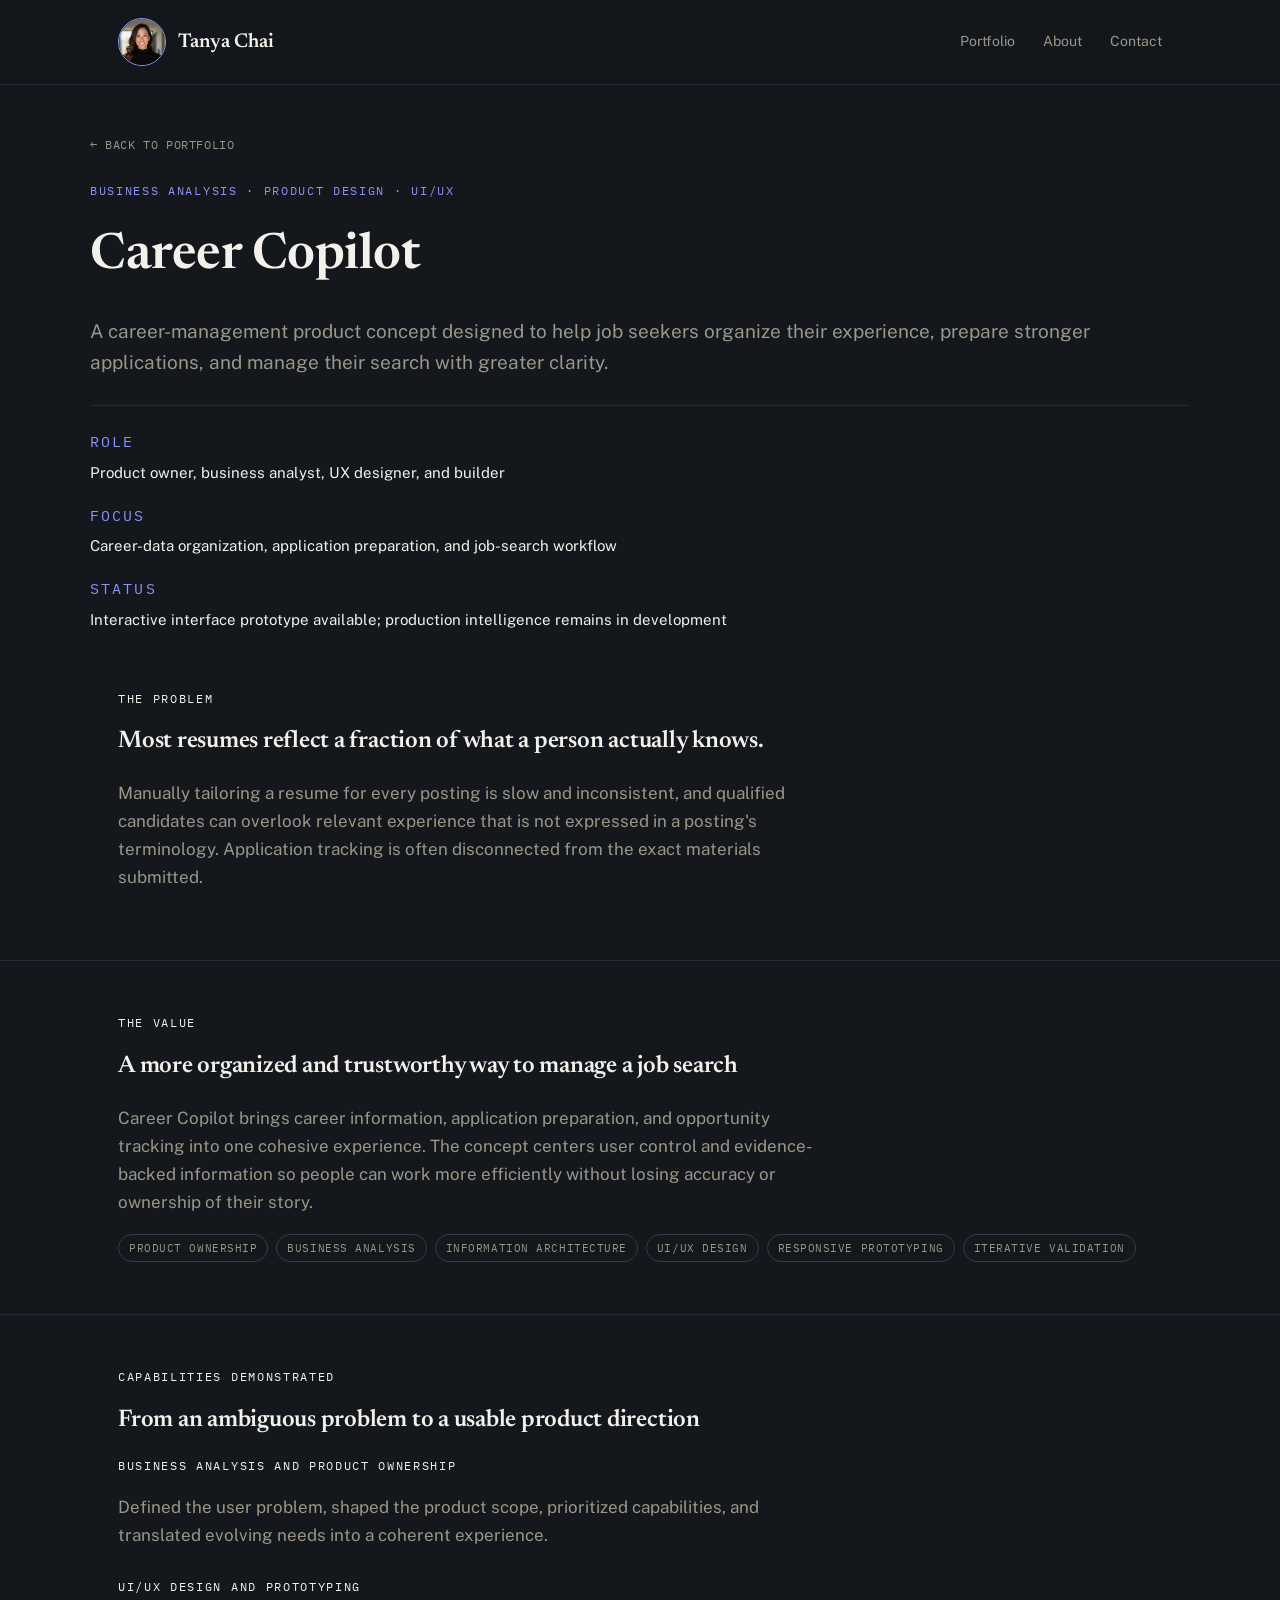
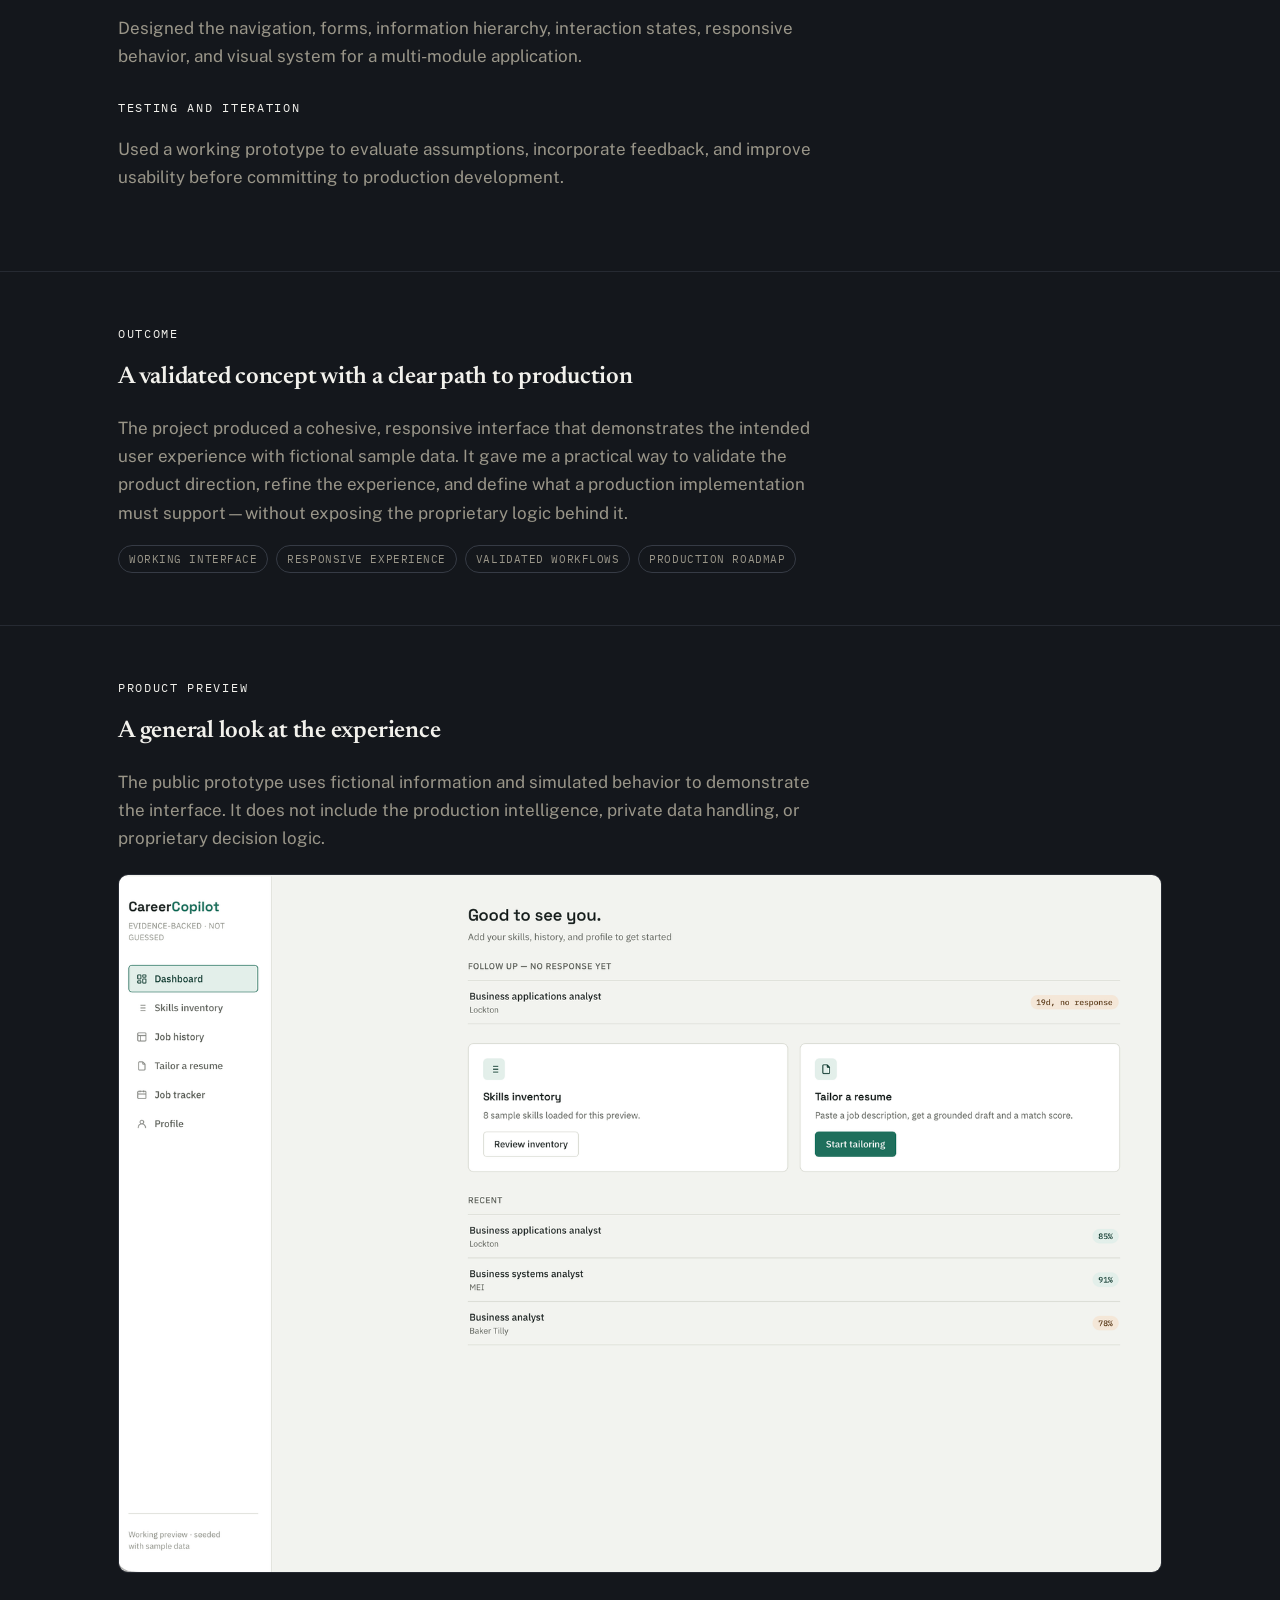
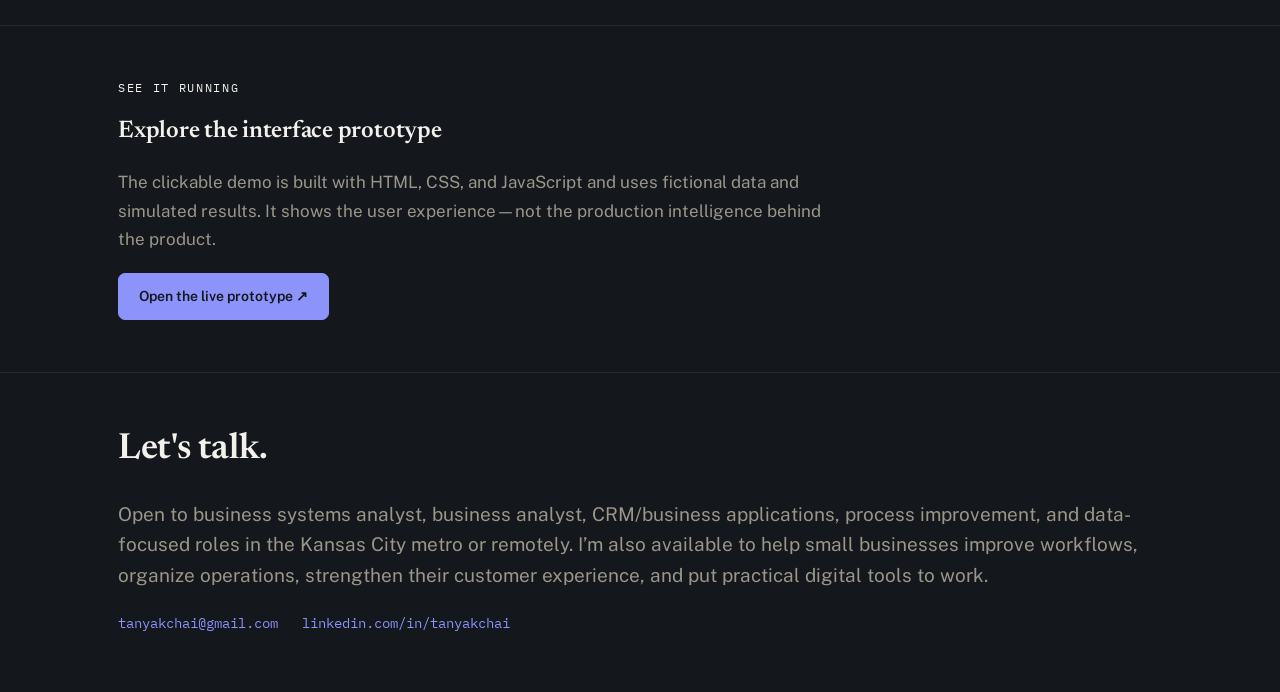
==== work/career-copilot/index.html @ df976d89 "Add public Career Copilot case study" ====
<!DOCTYPE html>
<html lang="en">
<head>
<meta charset="UTF-8">
<meta name="viewport" content="width=device-width, initial-scale=1.0">
<title>Career Copilot — Project — Tanya Chai</title>
<meta name="description" content="A high-level case study of Career Copilot, an evidence-centered career-management product concept designed by Tanya Chai.">
<meta name="color-scheme" content="dark">
<link rel="preconnect" href="https://fonts.googleapis.com">
<link href="https://fonts.googleapis.com/css2?family=Newsreader:ital,wght@0,500;0,600;1,500&family=Public+Sans:wght@400;500;600&family=IBM+Plex+Mono:wght@400;500&display=swap" rel="stylesheet">
<style>
/* ===================================================================
   Tanya Chai — Portfolio design system
   Palette:  ink #14171C · raised #1B1F26 · paper #F2F1EC
             muted #9A9689 · accent #8C93FA · line #262A32
   Type:     Newsreader (display) · Public Sans (body) · IBM Plex Mono (data)
   Signature: the "stamp" — a rotated, hand-stamped credential mark used
              to state status (Shipped / In progress / Verified) — because
              the throughline of this work is not claiming something is
              done until it's proven to be.
=================================================================== */

:root{
  color-scheme: dark;
  --ink:#14171C;
  --ink-raised:#1B1F26;
  --paper:#F2F1EC;
  --muted:#9A9689;
  --muted-dim:#6B6860;
  --accent:#8C93FA;
  --accent-dim:rgba(140,147,250,0.16);
  --line:#262A32;
  --line-strong:#363B45;
  --radius:10px;
  --font-display:'Newsreader', Georgia, serif;
  --font-body:'Public Sans', -apple-system, sans-serif;
  --font-mono:'IBM Plex Mono', ui-monospace, monospace;
  --max:1100px;
}

*{box-sizing:border-box;}
html{scroll-behavior:smooth; background:var(--ink) !important;}
@media (prefers-reduced-motion: reduce){ html{scroll-behavior:auto;} *{animation:none !important; transition:none !important;} }

body{
  margin:0;
  min-height:100vh;
  background:var(--ink) !important;
  color:var(--paper);
  font-family:var(--font-body);
  font-size:17px;
  line-height:1.65;
  -webkit-font-smoothing:antialiased;
}

a{color:inherit;}
img{max-width:100%; display:block;}

.wrap{max-width:var(--max); margin:0 auto; padding:0 28px;}

/* ---------- Type ---------- */
h1,h2,h3{font-family:var(--font-display); font-weight:600; margin:0; letter-spacing:-0.01em;}
.eyebrow{
  font-family:var(--font-mono); font-size:12px; letter-spacing:0.14em; text-transform:uppercase;
  color:var(--accent); margin:0 0 14px;
}
.lede{color:var(--muted); font-size:19px; line-height:1.6; max-width:640px;}
.mono{font-family:var(--font-mono);}

/* ---------- Nav ---------- */
header.site{
  position:sticky; top:0; z-index:20;
  background:rgba(20,23,28,0.88); backdrop-filter:blur(6px);
  border-bottom:1px solid var(--line);
}
header.site .wrap{display:flex; align-items:center; justify-content:space-between; padding-top:18px; padding-bottom:18px;}
.wordmark{
  display:flex; align-items:center; justify-content:center;
  width:40px; height:40px; border-radius:50%;
  border:1.5px solid var(--accent); color:var(--accent);
  font-family:var(--font-display); font-weight:600; font-size:14px; letter-spacing:0;
  text-decoration:none;
}
.wordmark{width:auto; height:auto; border:0; border-radius:0; gap:12px; color:var(--paper);}
.site-avatar{width:48px; height:48px; border-radius:50%; border:1.5px solid var(--accent); object-fit:cover; object-position:50% 42%;}
.site-name{font-family:var(--font-display); font-size:20px; font-weight:600; line-height:1;}
nav.primary{display:flex; gap:28px; font-size:14px;}
nav.primary a{text-decoration:none; color:var(--muted);}
nav.primary a:hover, nav.primary a:focus-visible{color:var(--paper);}

/* ---------- Hero ---------- */
.hero{padding:96px 0 72px;}
.hero-intro{display:flex; align-items:center; gap:16px; margin-bottom:32px;}
.avatar{
  width:68px; height:68px; border-radius:50%; flex-shrink:0; position:relative;
  border:2px solid var(--accent); overflow:hidden; background:var(--ink-raised);
}
.avatar img{width:100%; height:100%; object-fit:cover; display:block;}
.avatar-fallback{
  display:none; position:absolute; inset:0; align-items:center; justify-content:center;
  font-family:var(--font-display); font-weight:600; font-size:23px; color:var(--accent);
}
.avatar.no-photo img{display:none;}
.avatar.no-photo .avatar-fallback{display:flex;}
.intro-name{font-family:var(--font-display); font-size:23px; font-weight:600; margin:0;}
.hero h1{font-size:clamp(34px, 5.4vw, 58px); line-height:1.08; max-width:820px; margin-bottom:22px;}
.hero h1 em{color:var(--accent); font-style:italic;}

/* ---------- Stamp (signature element) ---------- */
.stamp{
  display:inline-flex; align-items:center; gap:7px;
  font-family:var(--font-mono); font-size:11px; letter-spacing:0.1em; text-transform:uppercase;
  border:1px solid var(--accent); color:var(--accent);
  padding:5px 11px; border-radius:3px;
  transform:rotate(-2deg);
  background:var(--accent-dim);
}
.stamp.dim{border-color:var(--line-strong); color:var(--muted); background:transparent; transform:rotate(1.4deg);}
.stamp::before{content:"";}

/* ---------- Sections ---------- */
section{padding:52px 0;}
.section-head{display:flex; align-items:baseline; justify-content:space-between; gap:20px; margin-bottom:32px; flex-wrap:wrap;}
.section-head h2{font-size:clamp(24px,3vw,32px);}

hr.rule{border:none; border-top:1px solid var(--line); margin:0;}

/* ---------- Featured project card ---------- */
.feature{
  display:grid; grid-template-columns:1.1fr 0.9fr; gap:40px;
  background:var(--ink-raised); border:1px solid var(--line);
  border-radius:16px; padding:40px; align-items:center;
}
.feature img{border-radius:8px; border:1px solid var(--line);}
.feature h3{font-size:clamp(24px,3vw,30px); margin-bottom:10px;}
.feature p{color:var(--muted); margin:0 0 20px;}
.tags{display:flex; flex-wrap:wrap; gap:8px; margin-bottom:24px;}
.tag{
  font-family:var(--font-mono); font-size:11px; letter-spacing:0.05em; text-transform:uppercase;
  border:1px solid var(--line-strong); color:var(--muted); padding:4px 10px; border-radius:20px;
}

/* ---------- Buttons ---------- */
.btn{
  display:inline-flex; align-items:center; gap:8px;
  font-family:var(--font-body); font-size:14px; font-weight:600;
  padding:11px 20px; border-radius:7px; text-decoration:none;
  border:1px solid var(--accent); color:var(--ink); background:var(--accent);
  transition:transform 0.15s ease, background 0.15s ease;
}
.btn:hover, .btn:focus-visible{background:#A6ACFC; transform:translateY(-1px);}
.btn.ghost{background:transparent; color:var(--paper); border-color:var(--line-strong);}
.btn.ghost:hover, .btn.ghost:focus-visible{border-color:var(--accent); color:var(--accent); background:transparent;}
.btn-row{display:flex; gap:12px; flex-wrap:wrap;}

/* ---------- Category grid ---------- */
.cat-grid{display:grid; grid-template-columns:repeat(auto-fit, minmax(220px,1fr)); gap:16px;}
.cat-card{
  display:block; text-decoration:none; color:inherit;
  border:1px solid var(--line); border-radius:12px; padding:24px;
  background:var(--ink-raised); transition:border-color 0.15s ease, transform 0.15s ease;
}
a.cat-card:hover, a.cat-card:focus-visible{border-color:var(--accent); transform:translateY(-2px);}
.cat-card.empty{opacity:0.55; cursor:default;}
.cat-card h3{font-family:var(--font-body); font-weight:600; font-size:16px; margin:14px 0 4px;}
.cat-card .count{font-family:var(--font-mono); font-size:12px; color:var(--muted-dim);}
.cat-icon{font-size:22px; color:var(--accent);}

/* ---------- Footer ---------- */
footer.site{border-top:1px solid var(--line); padding:48px 0 56px; margin-top:0;}
footer.site h2{font-size:clamp(26px,3.4vw,36px); margin-bottom:14px;}
.contact-row{display:flex; gap:24px; flex-wrap:wrap; margin-top:22px; font-family:var(--font-mono); font-size:14px;}
.contact-row a{text-decoration:none; color:var(--accent); border-bottom:1px solid transparent;}
.contact-row a:hover, .contact-row a:focus-visible{color:var(--accent); border-color:var(--accent);}
.fineprint{color:var(--muted-dim); font-size:12px; margin-top:40px;}

/* ---------- Reveal-on-scroll ---------- */
.reveal{opacity:0; transform:translateY(14px); transition:opacity 0.5s ease, transform 0.5s ease;}
.reveal.in{opacity:1; transform:none;}

/* ---------- Case study page ---------- */
.case-header{padding:44px 0 20px;}
.case-header + .case-body{padding-top:36px;}
.back-link{font-family:var(--font-mono); font-size:12px; letter-spacing:0.05em; text-transform:uppercase; color:var(--muted); text-decoration:none;}
.back-link:hover, .back-link:focus-visible{color:var(--accent);}
.meta-row{display:flex; flex-direction:column; gap:18px; margin-top:28px; padding-top:24px; border-top:1px solid var(--line);}
.meta-item .eyebrow{margin-bottom:6px;}
.meta-item p{margin:0; font-size:15px;}
.case-body h2{font-size:24px; margin-bottom:16px;}
.case-body p{color:var(--paper); max-width:720px;}
.case-body p.muted{color:var(--muted);}
.decision{margin-bottom:28px;}
.decision .eyebrow{margin-bottom:8px;}
.artifact-list{display:grid; grid-template-columns:repeat(auto-fit, minmax(240px,1fr)); gap:14px; margin-top:20px;}
.artifact{
  border:1px solid var(--line); border-radius:10px; padding:18px 20px;
  text-decoration:none; color:var(--paper); background:var(--ink-raised);
  transition:border-color 0.15s ease;
}
.artifact:hover, .artifact:focus-visible{border-color:var(--accent);}
.artifact .kind{font-family:var(--font-mono); font-size:11px; color:var(--muted-dim); text-transform:uppercase; letter-spacing:0.06em;}
.artifact .name{font-weight:600; margin-top:6px; font-size:15px;}

/* ---------- In-site document viewer ---------- */
.pdf-embed-wrap{width:100%; height:85vh; border-top:1px solid var(--line); border-bottom:1px solid var(--line); background:#525659;}
.pdf-embed-wrap iframe{width:100%; height:100%; border:none; display:block;}

/* ---------- Screenshot / asset frames (with graceful placeholder fallback) ---------- */
.shot-frame{
  border-radius:10px; border:1px solid var(--line); overflow:hidden;
  background:var(--ink-raised); position:relative; margin-top:20px;
}
.shot-frame img{width:100%; display:block;}
.shot-fallback{
  display:none; align-items:center; justify-content:center; min-height:260px;
  color:var(--muted-dim); font-family:var(--font-mono); font-size:12px;
  text-align:center; padding:20px; line-height:1.6;
}
.shot-frame video{width:100%; display:block; background:#000;}
.shot-frame.no-shot img{display:none;}
.shot-frame.no-shot video{display:none;}
.shot-frame.no-shot .shot-fallback{display:flex;}

.logo-card{
  border-radius:10px; background:var(--paper); padding:48px;
  display:flex; align-items:center; justify-content:center;
  min-height:180px; margin-top:20px; position:relative;
}
.logo-card img{max-width:280px; max-height:120px; display:block;}
.logo-card .shot-fallback{color:var(--muted-dim); min-height:auto;}
.logo-card.no-shot img{display:none;}
.logo-card.no-shot .shot-fallback{display:flex;}

/* ---------- Focus ---------- */
a:focus-visible, button:focus-visible{outline:2px solid var(--accent); outline-offset:2px;}

/* ---------- Responsive ---------- */
@media (max-width:820px){
  .feature{grid-template-columns:1fr;}
  .hero{padding:64px 0 48px;}
  nav.primary{gap:18px;}
}
@media (max-width:560px){
  .wrap{padding:0 20px;}
  section{padding:40px 0;}
  .meta-row{gap:20px;}
  .site-avatar{width:42px; height:42px;} .site-name{font-size:17px;} header.site .wrap{padding-top:12px; padding-bottom:12px;} nav.primary{gap:12px; font-size:13px;}
}

</style>
</head>
<body style="background:#14171C; color:#F2F1EC;">

<header class="site">
  <div class="wrap">
    <a class="wordmark" href="../../index.html" aria-label="Tanya Chai — home"><img class="site-avatar" src="../../headshot.png" alt=""><span class="site-name">Tanya Chai</span></a>
    <nav class="primary">
      <a href="../../index.html#portfolio">Portfolio</a>
      <a href="../../about.html">About</a>
      <a href="../../index.html#contact">Contact</a>
    </nav>
  </div>
</header>

<div class="wrap case-header">
  <a class="back-link" href="../../index.html#portfolio">← Back to portfolio</a>
  <p class="eyebrow" style="margin-top:24px;">Business analysis · Product design · UI/UX</p>
  <h1 style="font-size:clamp(32px,5vw,50px);">Career Copilot</h1>
  <p class="lede" style="max-width:none;">A career-management product concept designed to help job seekers organize their experience, prepare stronger applications, and manage their search with greater clarity.</p>

  <div class="meta-row">
    <div class="meta-item">
      <p class="eyebrow">Role</p>
      <p>Product owner, business analyst, UX designer, and builder</p>
    </div>
    <div class="meta-item">
      <p class="eyebrow">Focus</p>
      <p>Career-data organization, application preparation, and job-search workflow</p>
    </div>
    <div class="meta-item">
      <p class="eyebrow">Status</p>
      <p>Interactive interface prototype available; production intelligence remains in development</p>
    </div>
  </div>
</div>

<section class="case-body">
  <div class="wrap">
    <p class="eyebrow">The problem</p>
    <h2>Most resumes reflect a fraction of what a person actually knows.</h2>
    <p class="muted">Manually tailoring a resume for every posting is slow and inconsistent, and qualified candidates can overlook relevant experience that is not expressed in a posting's terminology. Application tracking is often disconnected from the exact materials submitted.</p>
  </div>
</section>

<hr class="rule">

<section class="case-body">
  <div class="wrap">
    <p class="eyebrow">The value</p>
    <h2>A more organized and trustworthy way to manage a job search</h2>
    <p class="muted">Career Copilot brings career information, application preparation, and opportunity tracking into one cohesive experience. The concept centers user control and evidence-backed information so people can work more efficiently without losing accuracy or ownership of their story.</p>
    <div class="tags" style="margin-top:18px; margin-bottom:0;">
      <span class="tag">Product ownership</span>
      <span class="tag">Business analysis</span>
      <span class="tag">Information architecture</span>
      <span class="tag">UI/UX design</span>
      <span class="tag">Responsive prototyping</span>
      <span class="tag">Iterative validation</span>
    </div>
  </div>
</section>

<hr class="rule">

<section class="case-body">
  <div class="wrap">
    <p class="eyebrow">Capabilities demonstrated</p>
    <h2>From an ambiguous problem to a usable product direction</h2>

    <div class="decision">
      <p class="eyebrow">Business analysis and product ownership</p>
      <p class="muted">Defined the user problem, shaped the product scope, prioritized capabilities, and translated evolving needs into a coherent experience.</p>
    </div>

    <div class="decision">
      <p class="eyebrow">UI/UX design and prototyping</p>
      <p class="muted">Designed the navigation, forms, information hierarchy, interaction states, responsive behavior, and visual system for a multi-module application.</p>
    </div>

    <div class="decision">
      <p class="eyebrow">Testing and iteration</p>
      <p class="muted">Used a working prototype to evaluate assumptions, incorporate feedback, and improve usability before committing to production development.</p>
    </div>
  </div>
</section>

<hr class="rule">

<section class="case-body">
  <div class="wrap">
    <p class="eyebrow">Outcome</p>
    <h2>A validated concept with a clear path to production</h2>
    <p class="muted">The project produced a cohesive, responsive interface that demonstrates the intended user experience with fictional sample data. It gave me a practical way to validate the product direction, refine the experience, and define what a production implementation must support—without exposing the proprietary logic behind it.</p>
    <div class="tags" style="margin-top:18px; margin-bottom:0;">
      <span class="tag">Working interface</span>
      <span class="tag">Responsive experience</span>
      <span class="tag">Validated workflows</span>
      <span class="tag">Production roadmap</span>
    </div>
  </div>
</section>

<hr class="rule">

<section class="case-body">
  <div class="wrap">
    <p class="eyebrow">Product preview</p>
    <h2>A general look at the experience</h2>
    <p class="muted">The public prototype uses fictional information and simulated behavior to demonstrate the interface. It does not include the production intelligence, private data handling, or proprietary decision logic.</p>
    <div class="shot-frame" style="margin-top:22px;">
      <img src="app-screenshot.png" alt="Career Copilot interface showing a fictional dashboard and career-management workspace">
    </div>
  </div>
</section>

<hr class="rule">

<section class="case-body">
  <div class="wrap">
    <p class="eyebrow">See it running</p>
    <h2>Explore the interface prototype</h2>
    <p class="muted">The clickable demo is built with HTML, CSS, and JavaScript and uses fictional data and simulated results. It shows the user experience—not the production intelligence behind the product.</p>
    <div class="btn-row" style="margin-top:20px;">
      <a class="btn" href="prototype.html" target="_blank" rel="noopener noreferrer">Open the live prototype ↗</a>
    </div>
  </div>
</section>

<footer class="site" id="contact">
  <div class="wrap">
    <h2>Let's talk.</h2>
    <p class="lede" style="max-width:none;">Open to business systems analyst, business analyst, CRM/business applications, process improvement, and data-focused roles in the Kansas City metro or remotely. I’m also available to help small businesses improve workflows, organize operations, strengthen their customer experience, and put practical digital tools to work.</p>
    <div class="contact-row">
      <a href="mailto:tanyakchai@gmail.com">tanyakchai@gmail.com</a>
      <a href="https://www.linkedin.com/in/tanyakchai/">linkedin.com/in/tanyakchai</a>
    </div>
  </div>
</footer>

</body>
</html>
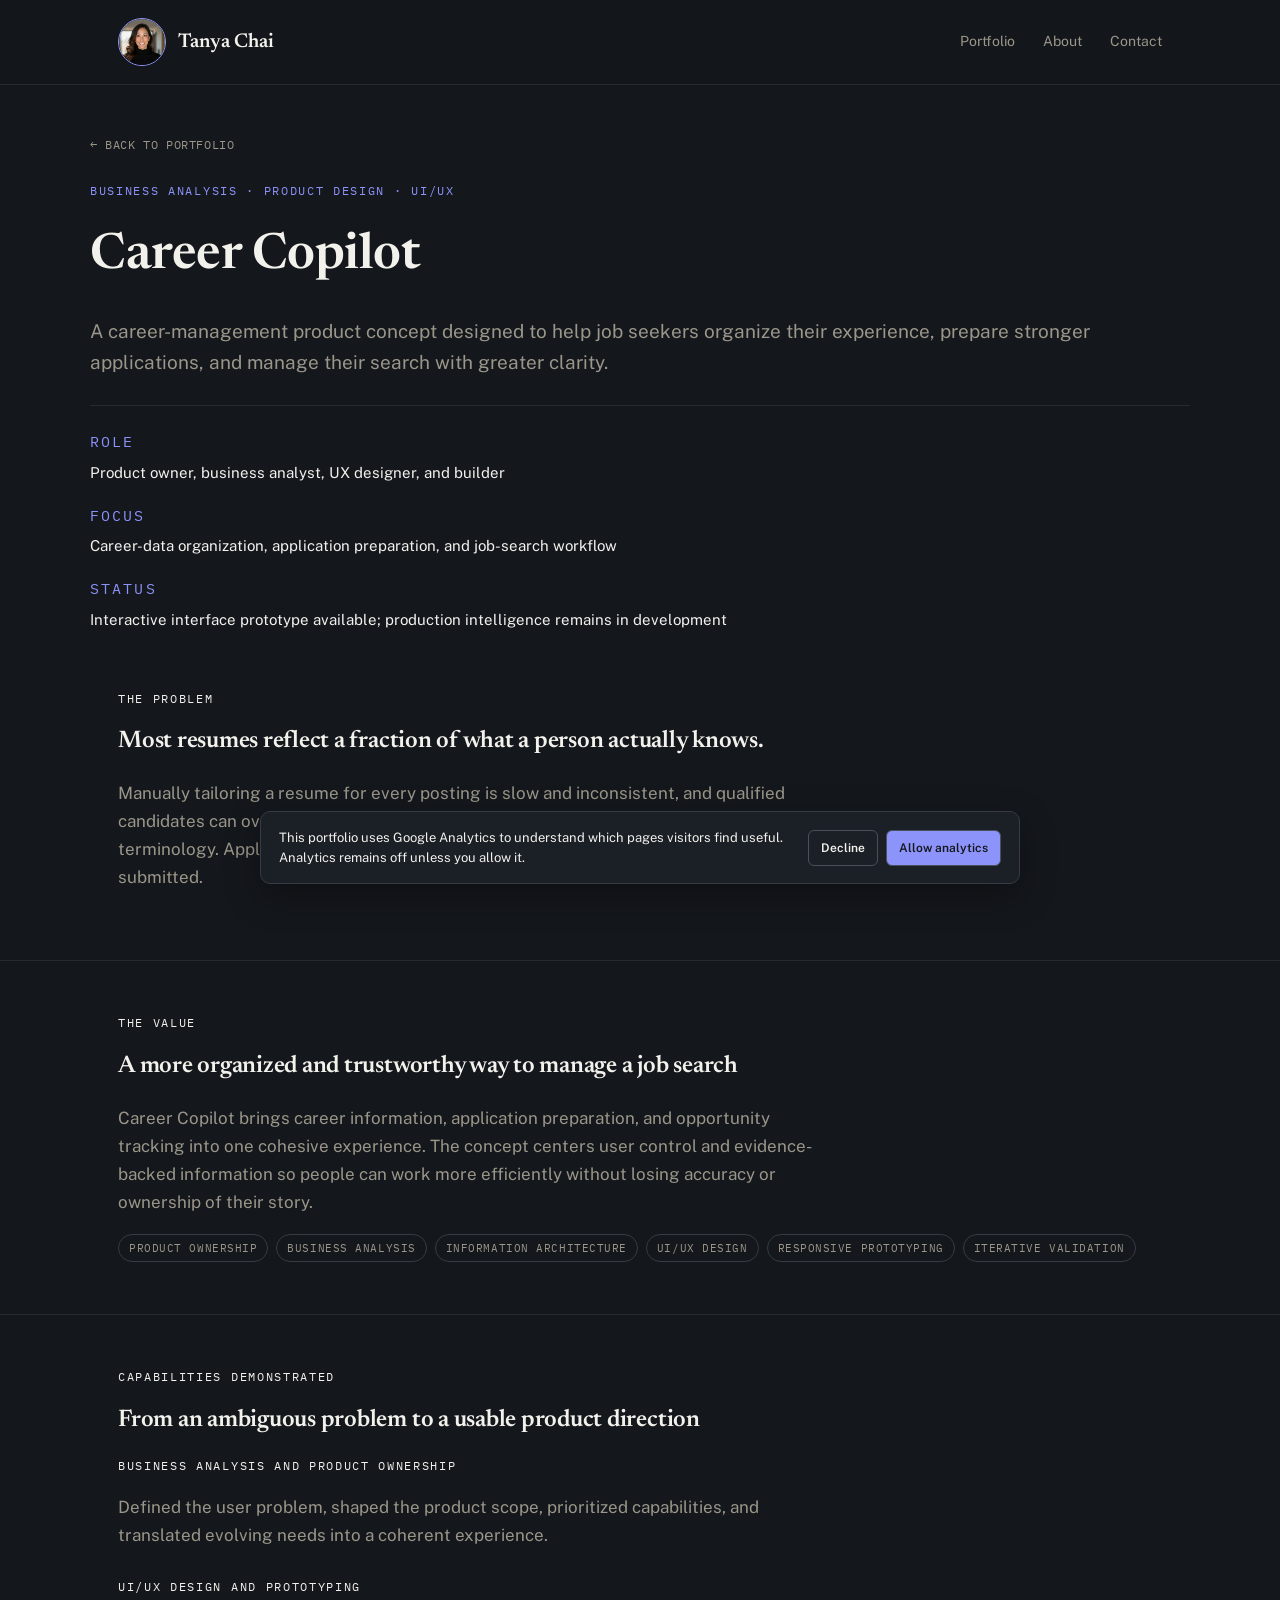
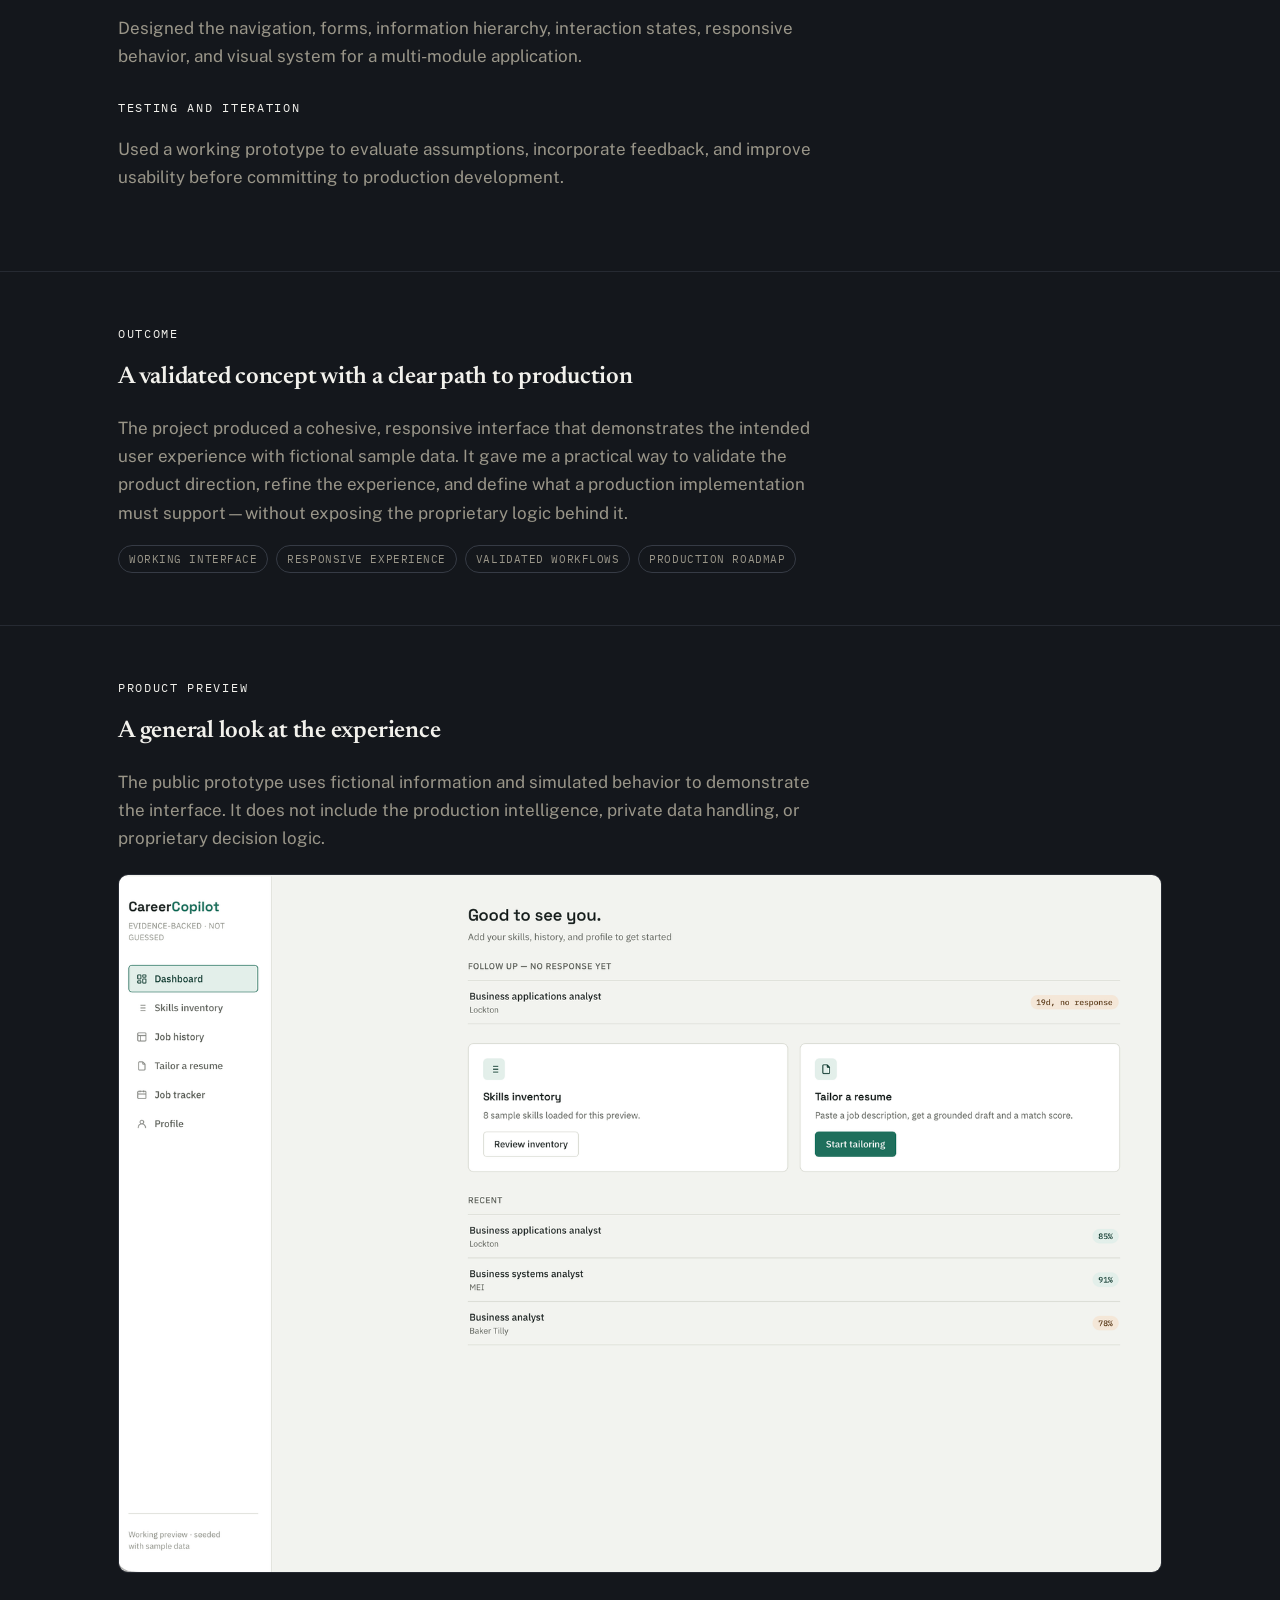
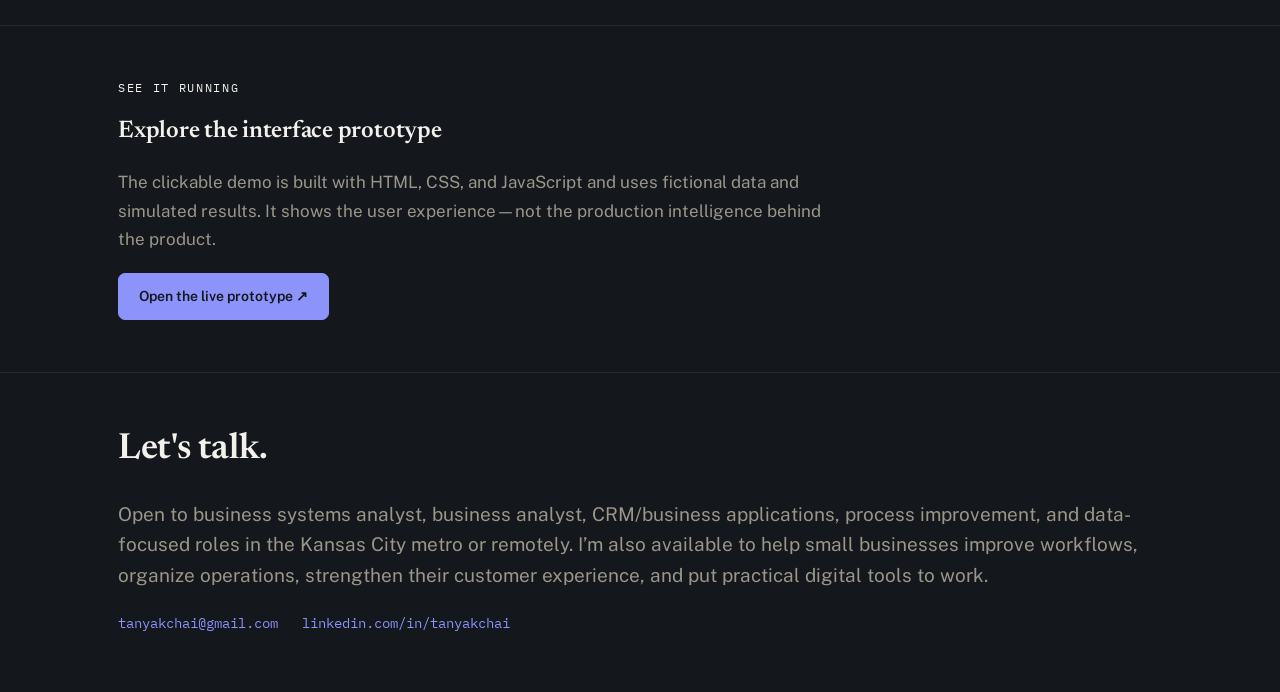
==== commit 597e8e72: "edits google consent" ====
--- a/work/career-copilot/index.html
+++ b/work/career-copilot/index.html
@@ -1,6 +1,7 @@
 <!DOCTYPE html>
 <html lang="en">
 <head>
+<script defer src="/analytics.js"></script>
 <meta charset="UTF-8">
 <meta name="viewport" content="width=device-width, initial-scale=1.0">
 <title>Career Copilot — Project — Tanya Chai</title>
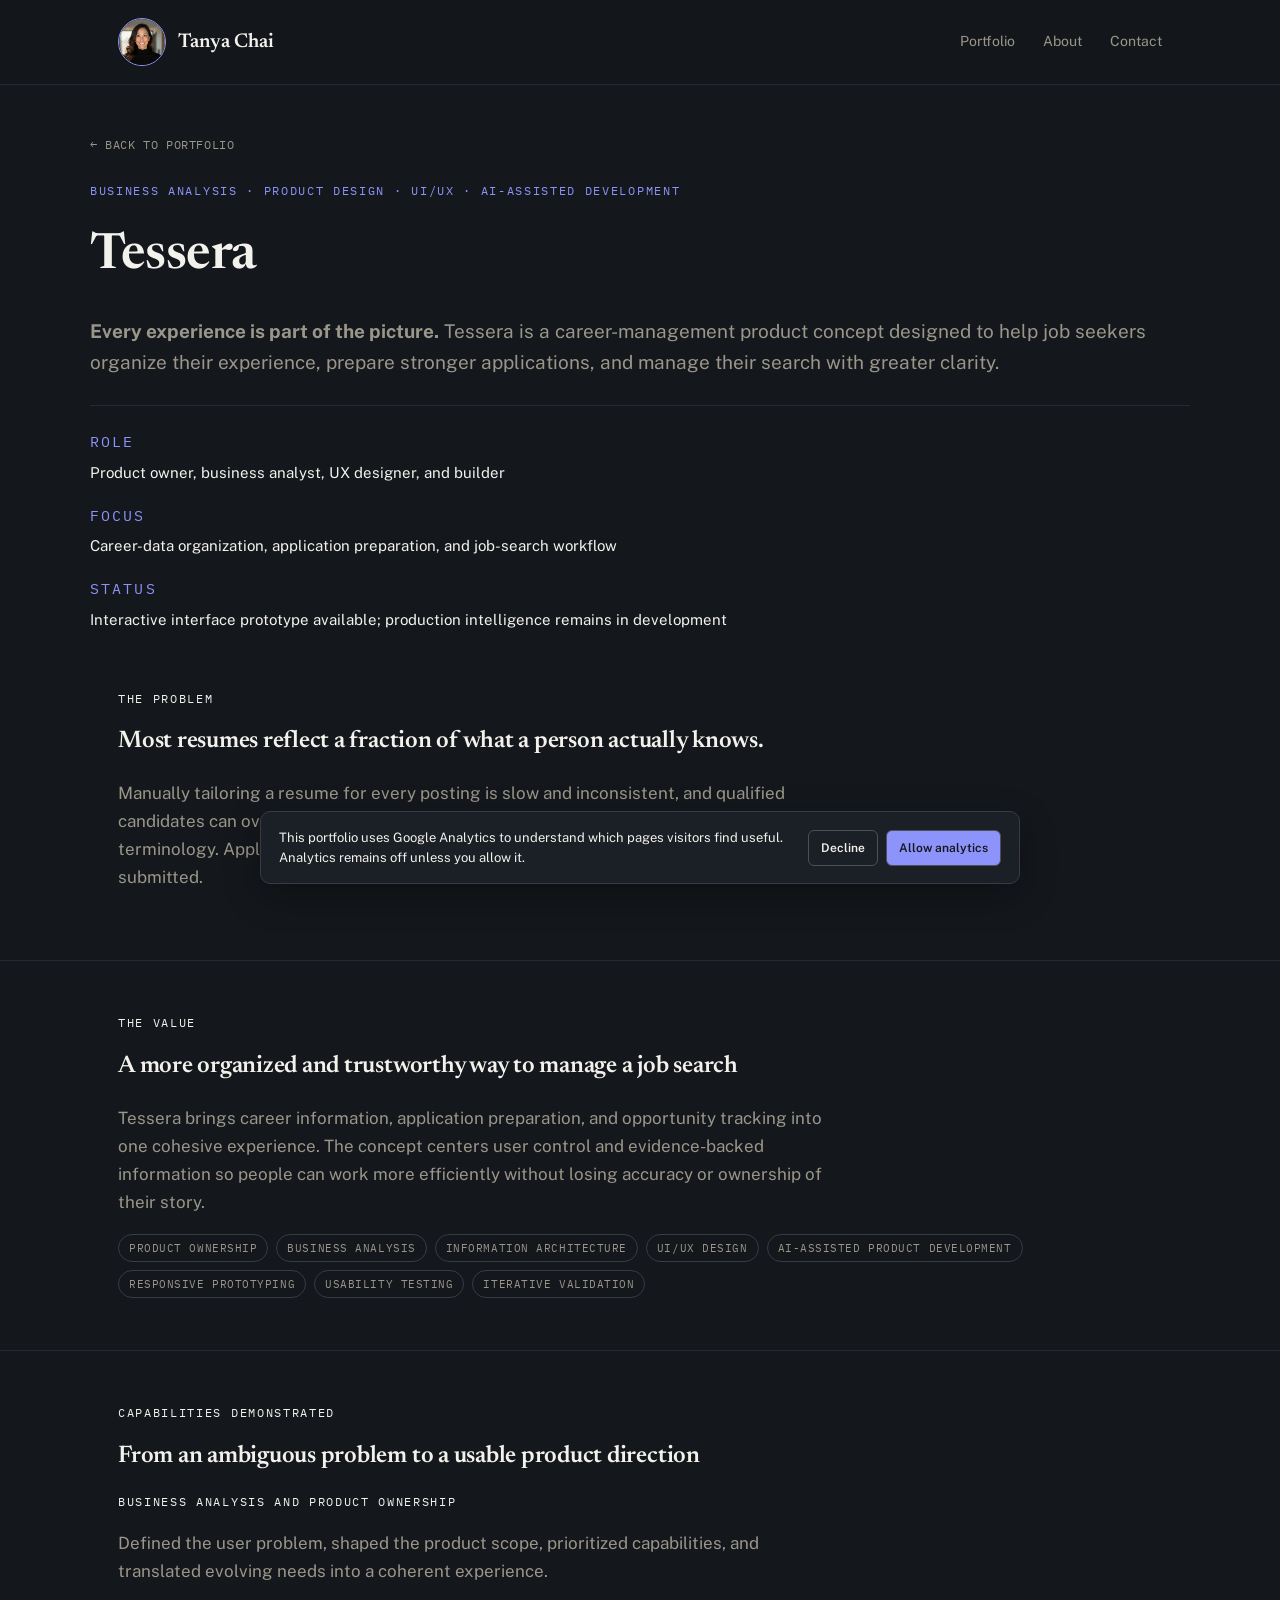
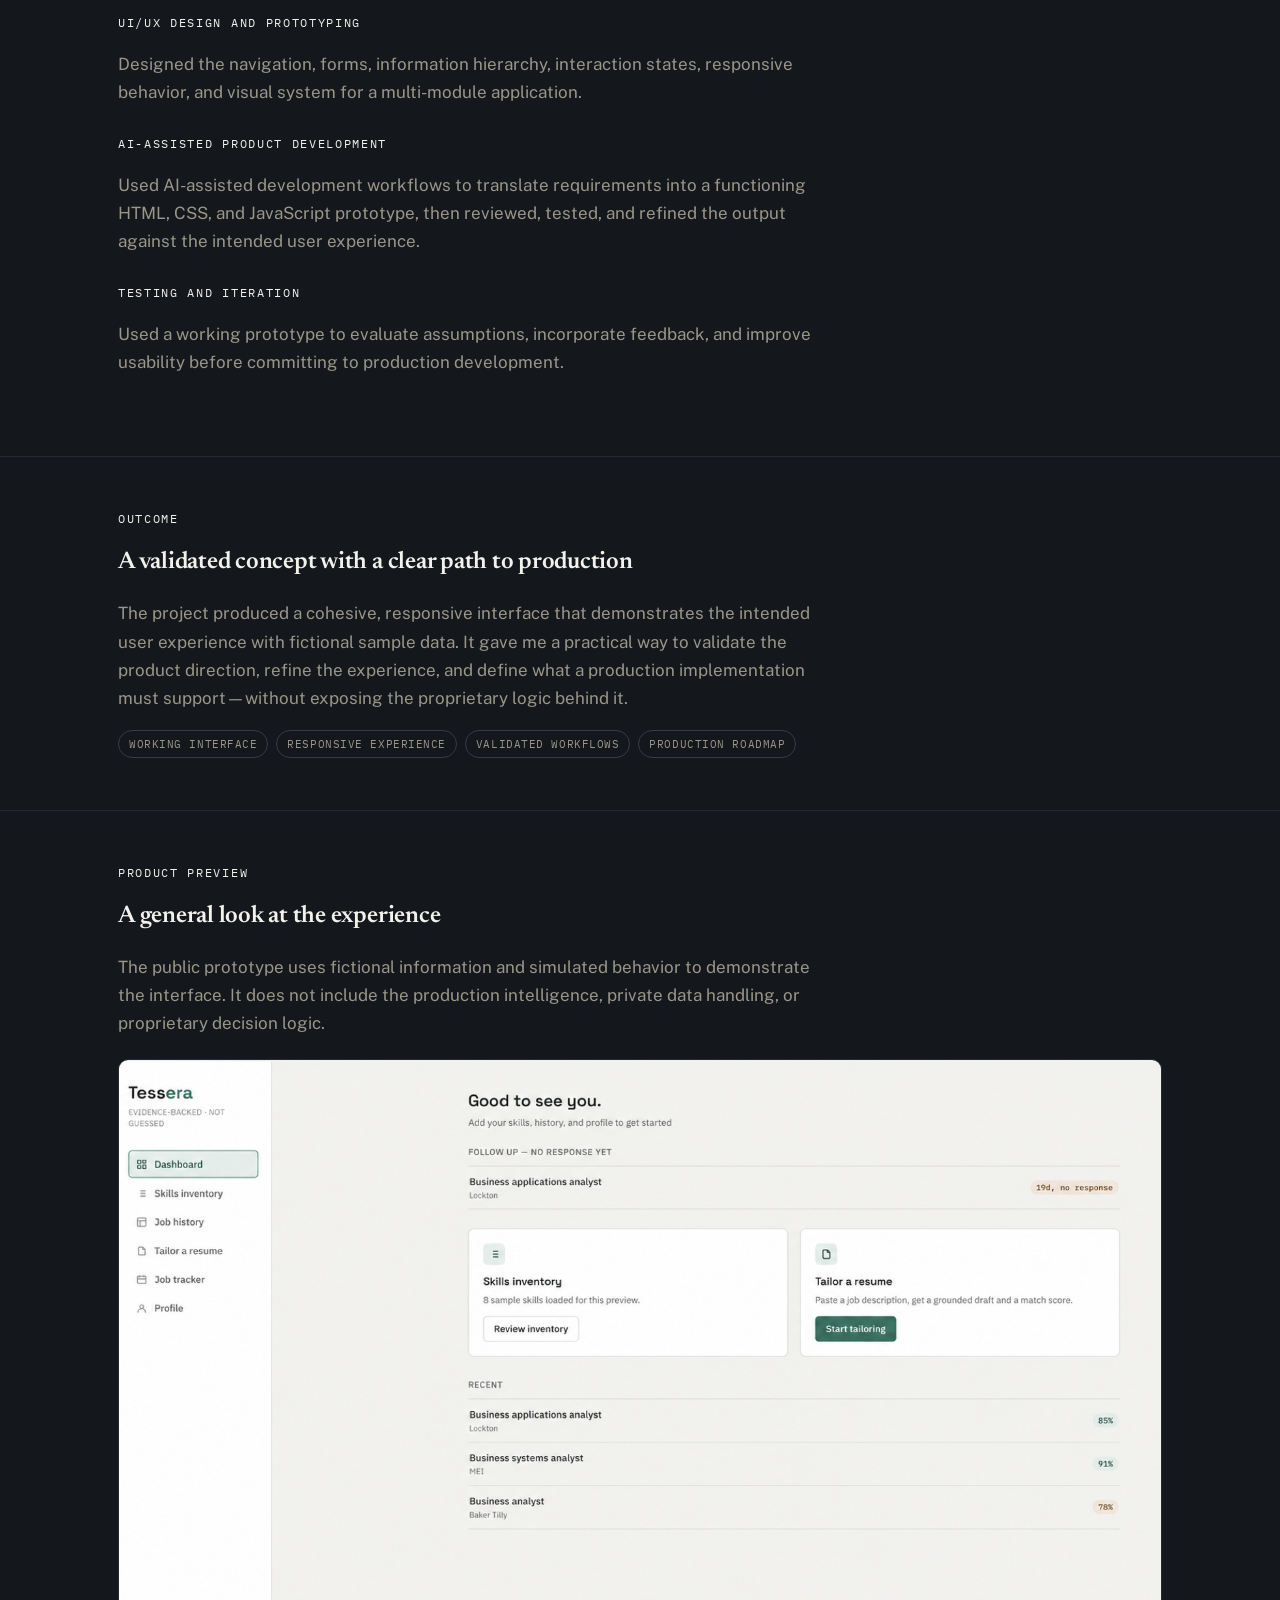
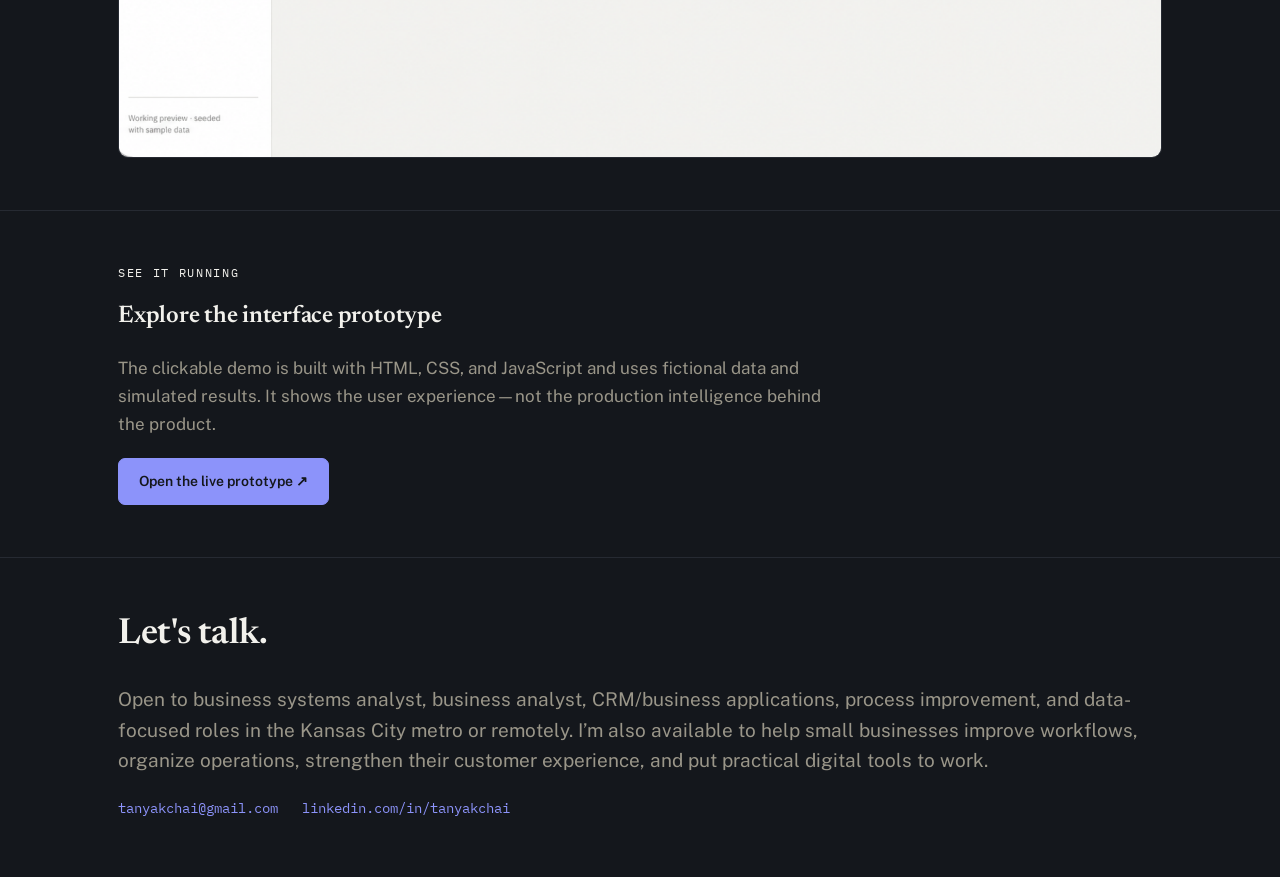
==== commit 1125558e: "Edits prototype name added skills" ====
--- a/work/career-copilot/index.html
+++ b/work/career-copilot/index.html
@@ -4,8 +4,8 @@
 <script defer src="/analytics.js"></script>
 <meta charset="UTF-8">
 <meta name="viewport" content="width=device-width, initial-scale=1.0">
-<title>Career Copilot — Project — Tanya Chai</title>
-<meta name="description" content="A high-level case study of Career Copilot, an evidence-centered career-management product concept designed by Tanya Chai.">
+<title>Tessera — Project — Tanya Chai</title>
+<meta name="description" content="A high-level case study of Tessera, an evidence-centered career-management product concept designed by Tanya Chai.">
 <meta name="color-scheme" content="dark">
 <link rel="preconnect" href="https://fonts.googleapis.com">
 <link href="https://fonts.googleapis.com/css2?family=Newsreader:ital,wght@0,500;0,600;1,500&family=Public+Sans:wght@400;500;600&family=IBM+Plex+Mono:wght@400;500&display=swap" rel="stylesheet">
@@ -265,9 +265,9 @@
 
 <div class="wrap case-header">
   <a class="back-link" href="../../index.html#portfolio">← Back to portfolio</a>
-  <p class="eyebrow" style="margin-top:24px;">Business analysis · Product design · UI/UX</p>
-  <h1 style="font-size:clamp(32px,5vw,50px);">Career Copilot</h1>
-  <p class="lede" style="max-width:none;">A career-management product concept designed to help job seekers organize their experience, prepare stronger applications, and manage their search with greater clarity.</p>
+  <p class="eyebrow" style="margin-top:24px;">Business analysis · Product design · UI/UX · AI-assisted development</p>
+  <h1 style="font-size:clamp(32px,5vw,50px);">Tessera</h1>
+  <p class="lede" style="max-width:none;"><strong>Every experience is part of the picture.</strong> Tessera is a career-management product concept designed to help job seekers organize their experience, prepare stronger applications, and manage their search with greater clarity.</p>
 
   <div class="meta-row">
     <div class="meta-item">
@@ -299,13 +299,15 @@
   <div class="wrap">
     <p class="eyebrow">The value</p>
     <h2>A more organized and trustworthy way to manage a job search</h2>
-    <p class="muted">Career Copilot brings career information, application preparation, and opportunity tracking into one cohesive experience. The concept centers user control and evidence-backed information so people can work more efficiently without losing accuracy or ownership of their story.</p>
+    <p class="muted">Tessera brings career information, application preparation, and opportunity tracking into one cohesive experience. The concept centers user control and evidence-backed information so people can work more efficiently without losing accuracy or ownership of their story.</p>
     <div class="tags" style="margin-top:18px; margin-bottom:0;">
       <span class="tag">Product ownership</span>
       <span class="tag">Business analysis</span>
       <span class="tag">Information architecture</span>
       <span class="tag">UI/UX design</span>
+      <span class="tag">AI-assisted product development</span>
       <span class="tag">Responsive prototyping</span>
+      <span class="tag">Usability testing</span>
       <span class="tag">Iterative validation</span>
     </div>
   </div>
@@ -326,6 +328,11 @@
     <div class="decision">
       <p class="eyebrow">UI/UX design and prototyping</p>
       <p class="muted">Designed the navigation, forms, information hierarchy, interaction states, responsive behavior, and visual system for a multi-module application.</p>
+    </div>
+
+    <div class="decision">
+      <p class="eyebrow">AI-assisted product development</p>
+      <p class="muted">Used AI-assisted development workflows to translate requirements into a functioning HTML, CSS, and JavaScript prototype, then reviewed, tested, and refined the output against the intended user experience.</p>
     </div>
 
     <div class="decision">
@@ -359,7 +366,7 @@
     <h2>A general look at the experience</h2>
     <p class="muted">The public prototype uses fictional information and simulated behavior to demonstrate the interface. It does not include the production intelligence, private data handling, or proprietary decision logic.</p>
     <div class="shot-frame" style="margin-top:22px;">
-      <img src="app-screenshot.png" alt="Career Copilot interface showing a fictional dashboard and career-management workspace">
+      <img src="app-screenshot.png" alt="Tessera interface showing a fictional dashboard and career-management workspace">
     </div>
   </div>
 </section>
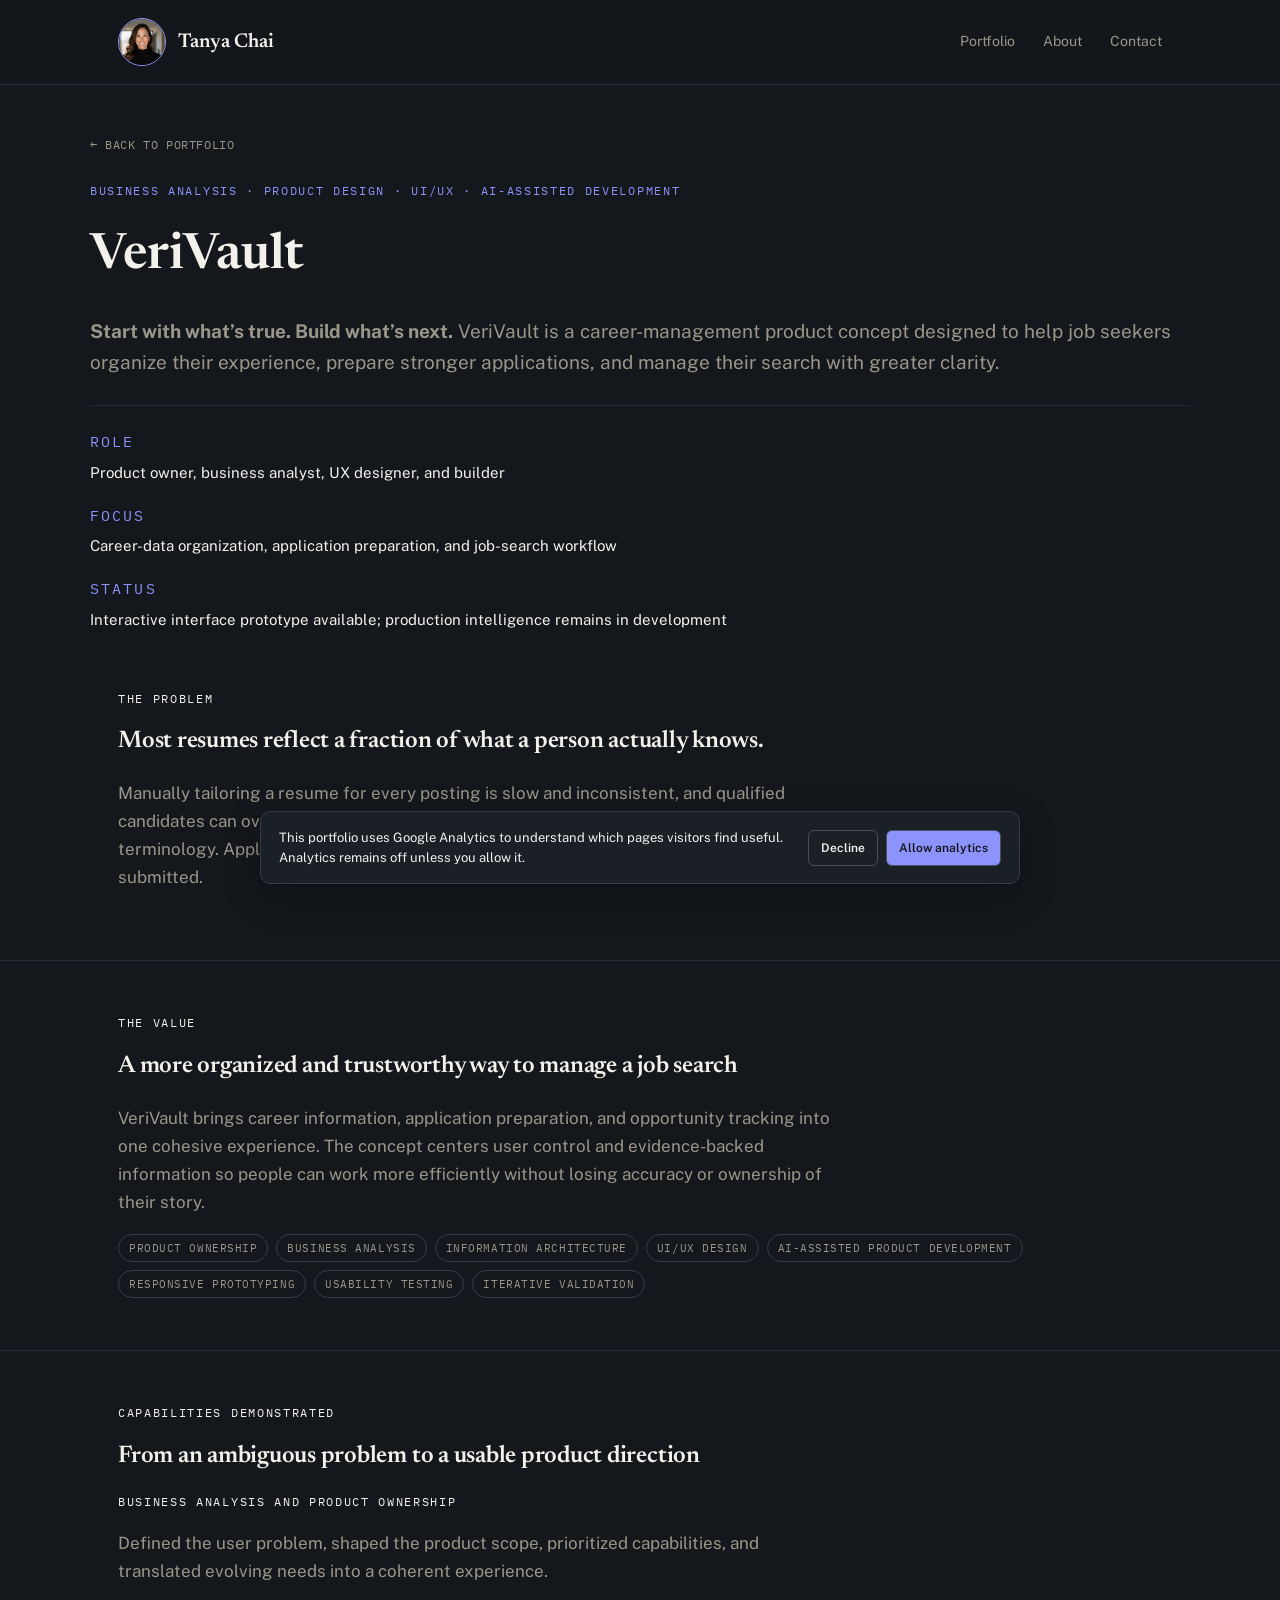
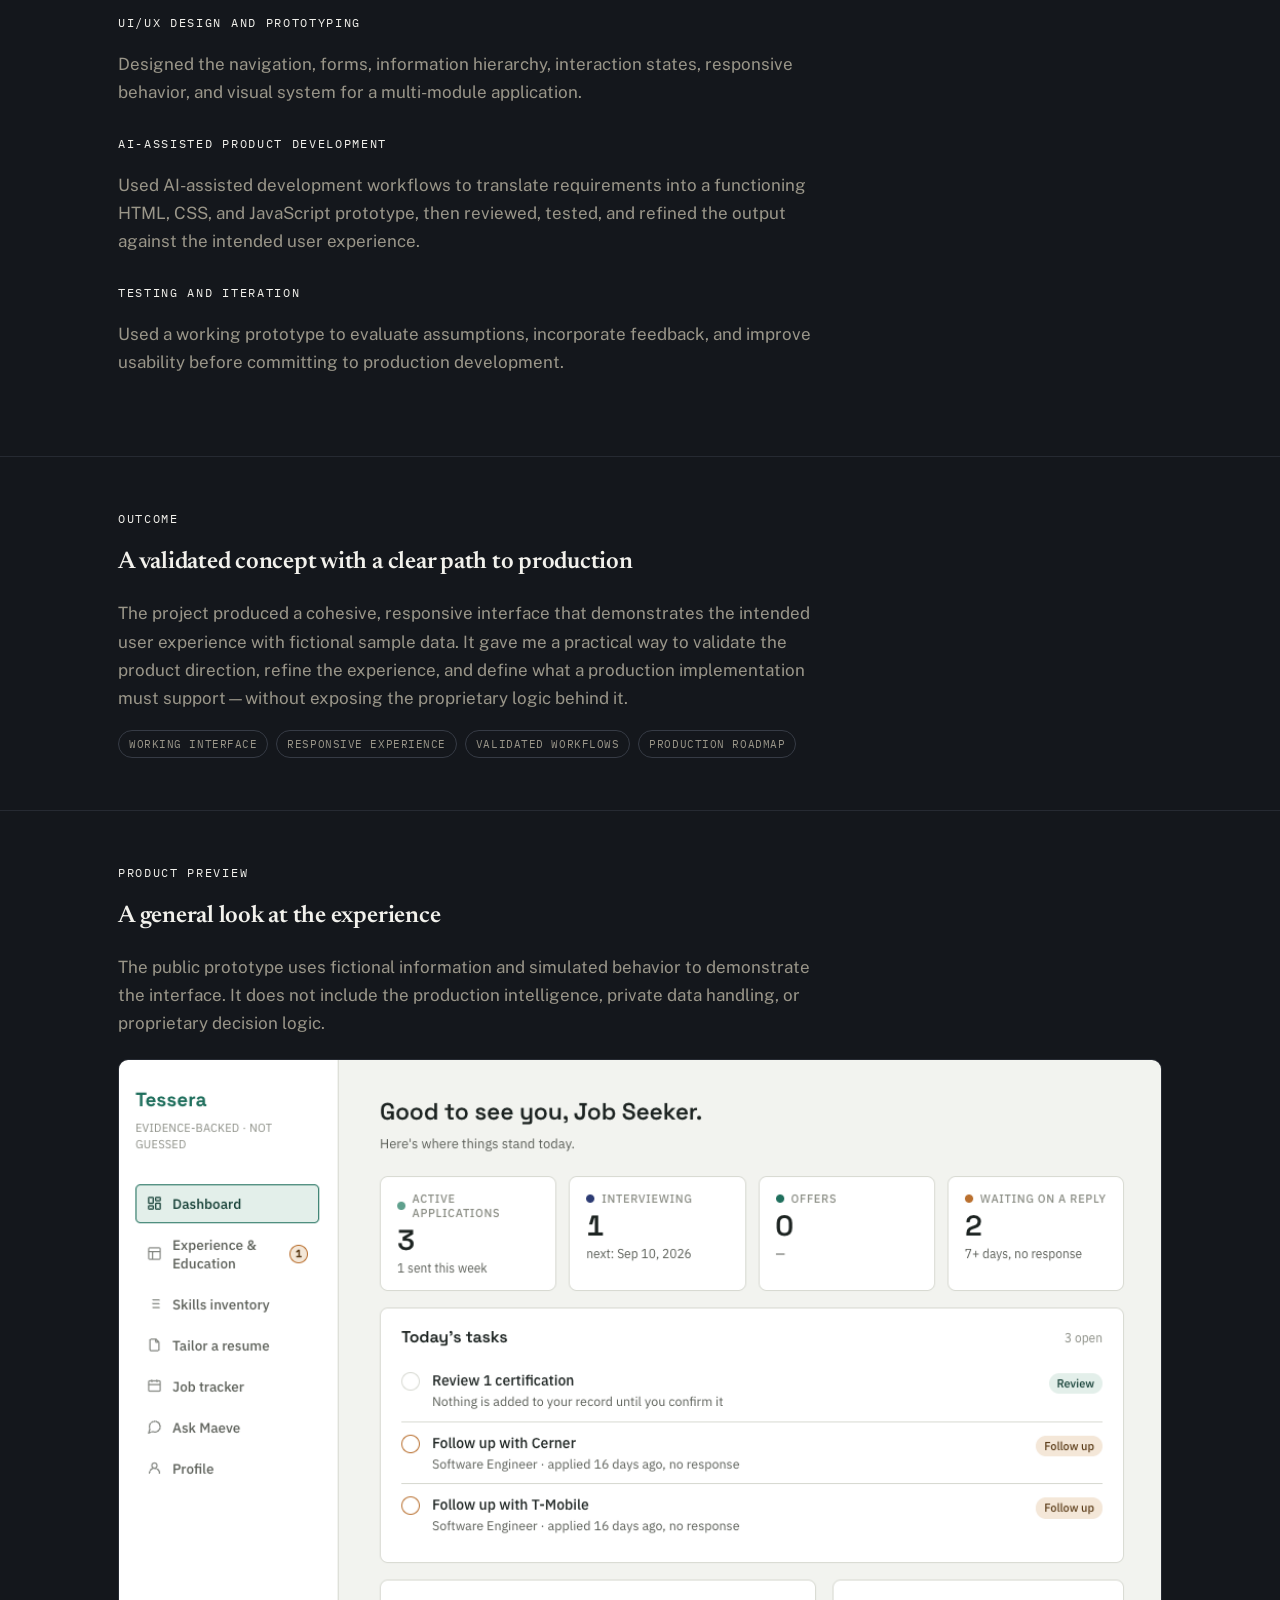
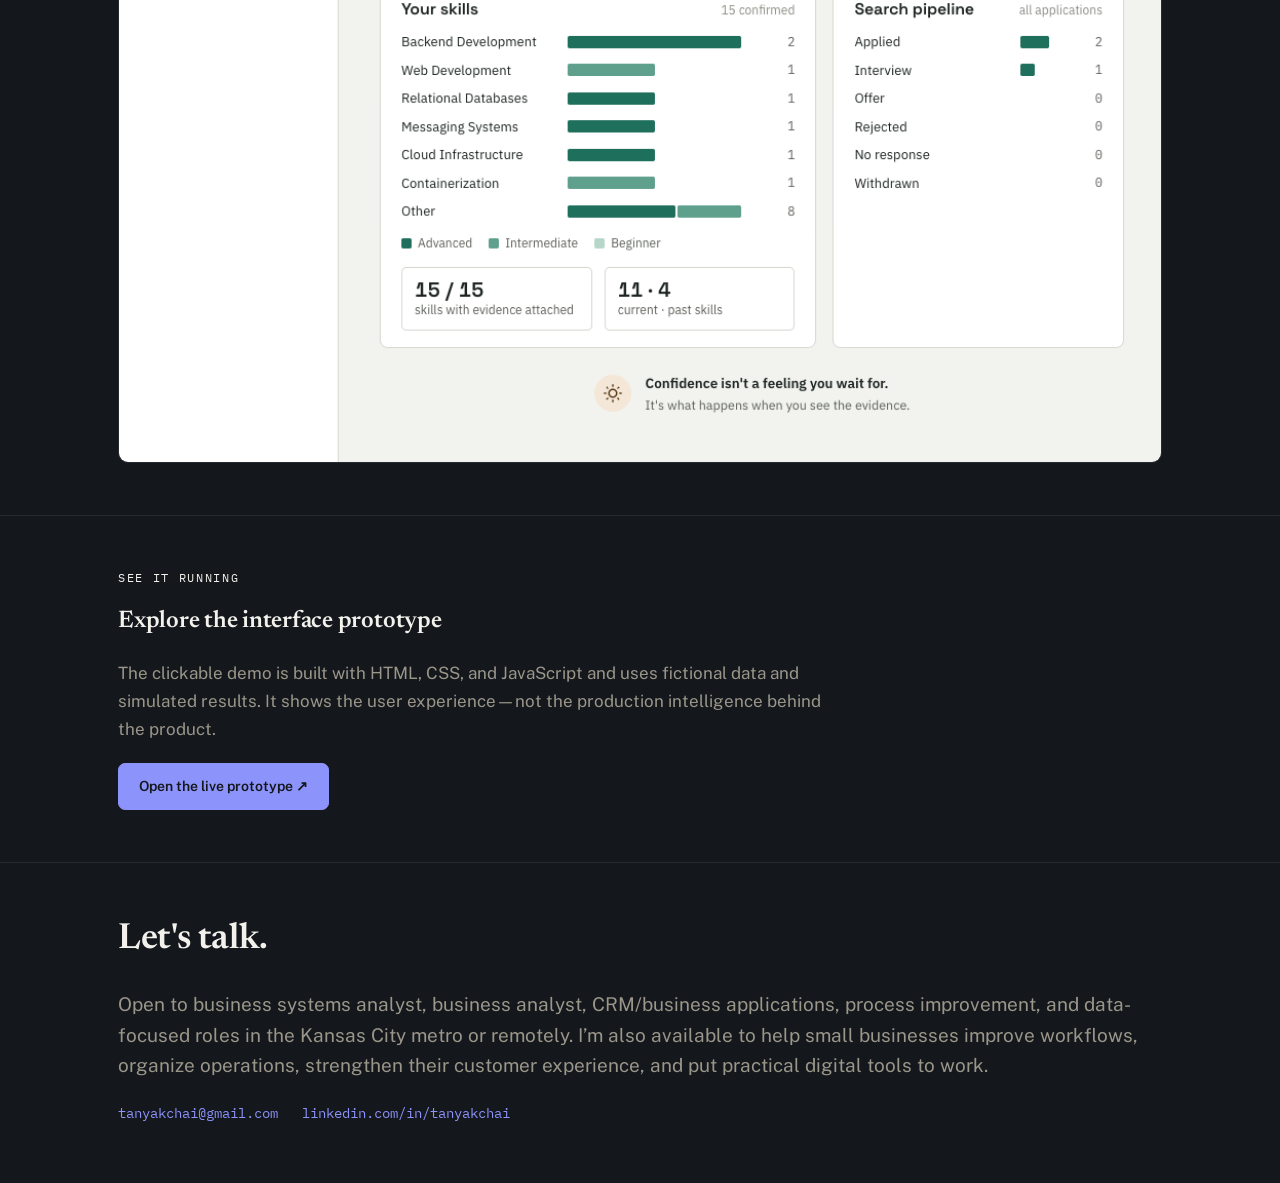
==== commit f50768c3: "Name change VeriVault" ====
--- a/work/career-copilot/index.html
+++ b/work/career-copilot/index.html
@@ -4,8 +4,8 @@
 <script defer src="/analytics.js"></script>
 <meta charset="UTF-8">
 <meta name="viewport" content="width=device-width, initial-scale=1.0">
-<title>Tessera — Project — Tanya Chai</title>
-<meta name="description" content="A high-level case study of Tessera, an evidence-centered career-management product concept designed by Tanya Chai.">
+<title>VeriVault — Project — Tanya Chai</title>
+<meta name="description" content="A high-level case study of VeriVault, an evidence-centered career-management product concept designed by Tanya Chai.">
 <meta name="color-scheme" content="dark">
 <link rel="preconnect" href="https://fonts.googleapis.com">
 <link href="https://fonts.googleapis.com/css2?family=Newsreader:ital,wght@0,500;0,600;1,500&family=Public+Sans:wght@400;500;600&family=IBM+Plex+Mono:wght@400;500&display=swap" rel="stylesheet">
@@ -266,8 +266,8 @@
 <div class="wrap case-header">
   <a class="back-link" href="../../index.html#portfolio">← Back to portfolio</a>
   <p class="eyebrow" style="margin-top:24px;">Business analysis · Product design · UI/UX · AI-assisted development</p>
-  <h1 style="font-size:clamp(32px,5vw,50px);">Tessera</h1>
-  <p class="lede" style="max-width:none;"><strong>Every experience is part of the picture.</strong> Tessera is a career-management product concept designed to help job seekers organize their experience, prepare stronger applications, and manage their search with greater clarity.</p>
+  <h1 style="font-size:clamp(32px,5vw,50px);">VeriVault</h1>
+  <p class="lede" style="max-width:none;"><strong>Start with what’s true. Build what’s next.</strong> VeriVault is a career-management product concept designed to help job seekers organize their experience, prepare stronger applications, and manage their search with greater clarity.</p>
 
   <div class="meta-row">
     <div class="meta-item">
@@ -299,7 +299,7 @@
   <div class="wrap">
     <p class="eyebrow">The value</p>
     <h2>A more organized and trustworthy way to manage a job search</h2>
-    <p class="muted">Tessera brings career information, application preparation, and opportunity tracking into one cohesive experience. The concept centers user control and evidence-backed information so people can work more efficiently without losing accuracy or ownership of their story.</p>
+    <p class="muted">VeriVault brings career information, application preparation, and opportunity tracking into one cohesive experience. The concept centers user control and evidence-backed information so people can work more efficiently without losing accuracy or ownership of their story.</p>
     <div class="tags" style="margin-top:18px; margin-bottom:0;">
       <span class="tag">Product ownership</span>
       <span class="tag">Business analysis</span>
@@ -366,7 +366,7 @@
     <h2>A general look at the experience</h2>
     <p class="muted">The public prototype uses fictional information and simulated behavior to demonstrate the interface. It does not include the production intelligence, private data handling, or proprietary decision logic.</p>
     <div class="shot-frame" style="margin-top:22px;">
-      <img src="app-screenshot.png" alt="Tessera interface showing a fictional dashboard and career-management workspace">
+      <img src="app-screenshot.png" alt="VeriVault interface showing a fictional dashboard and career-management workspace">
     </div>
   </div>
 </section>
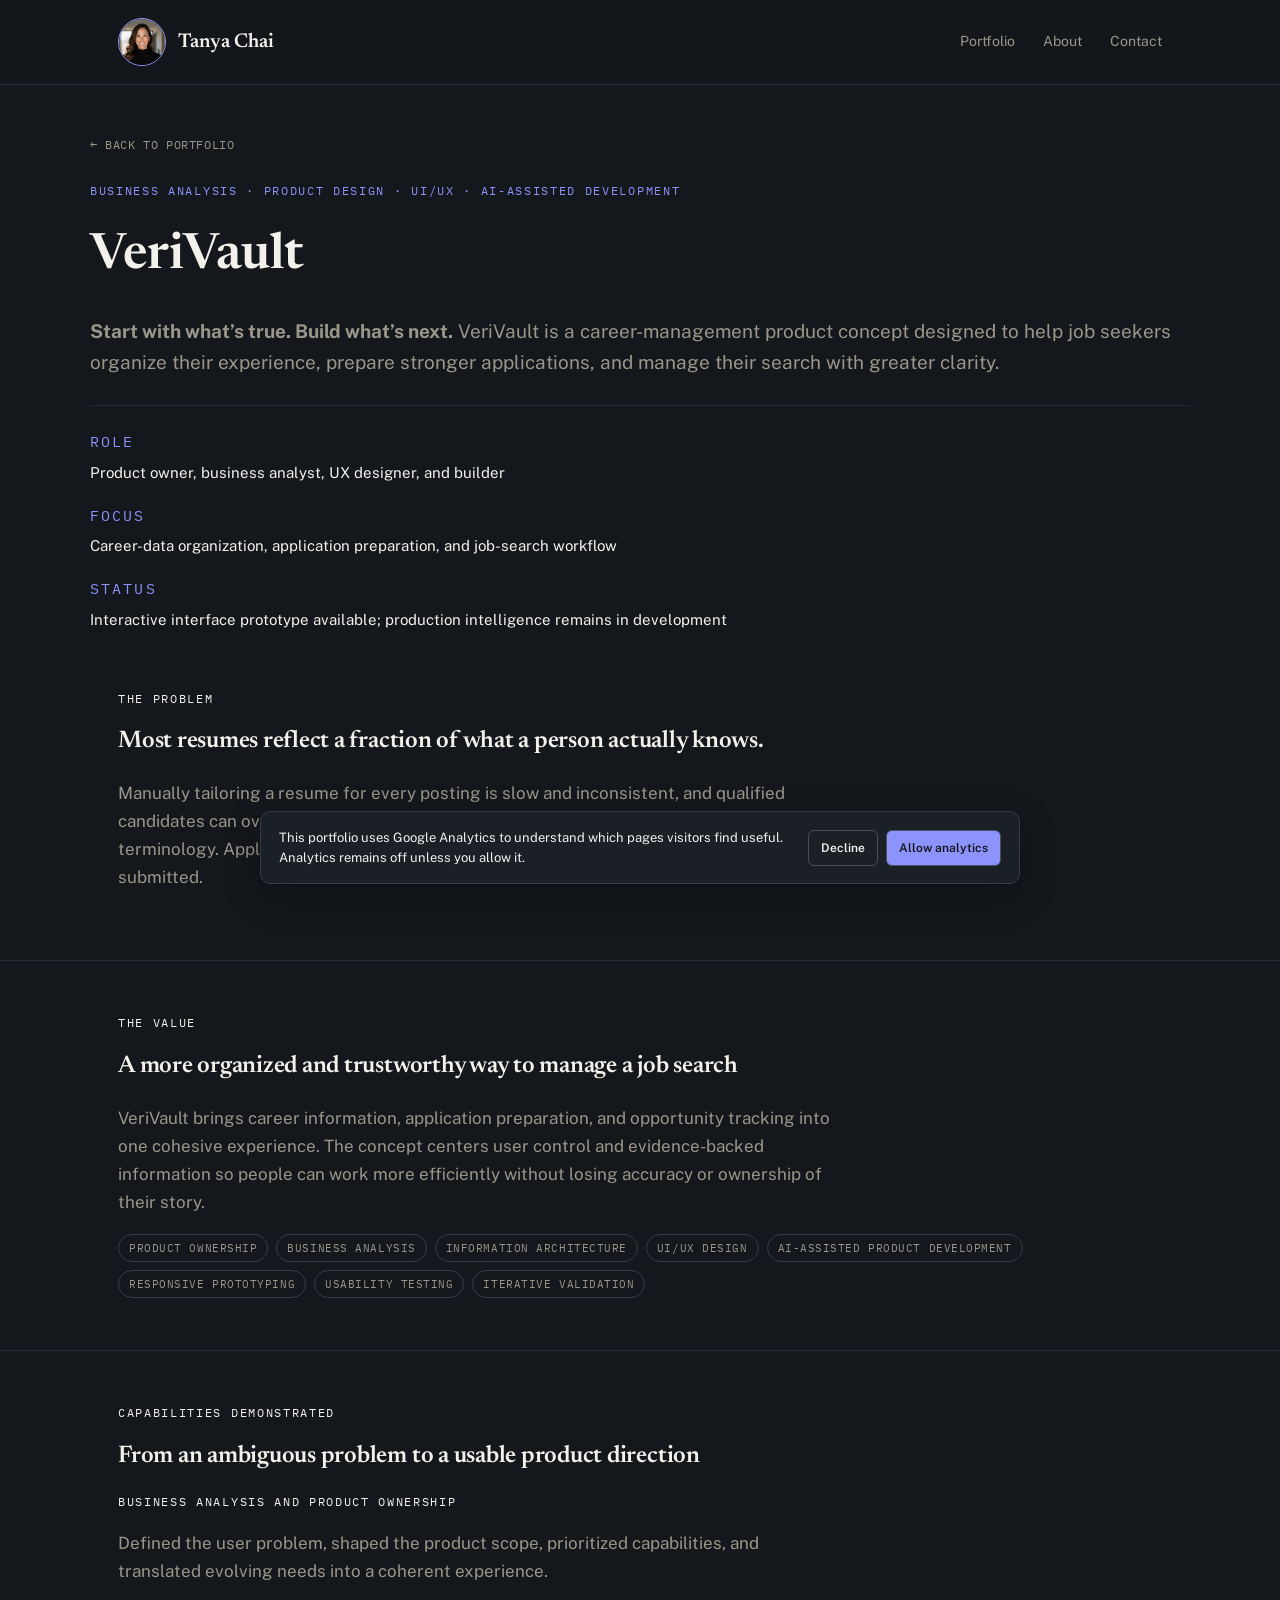
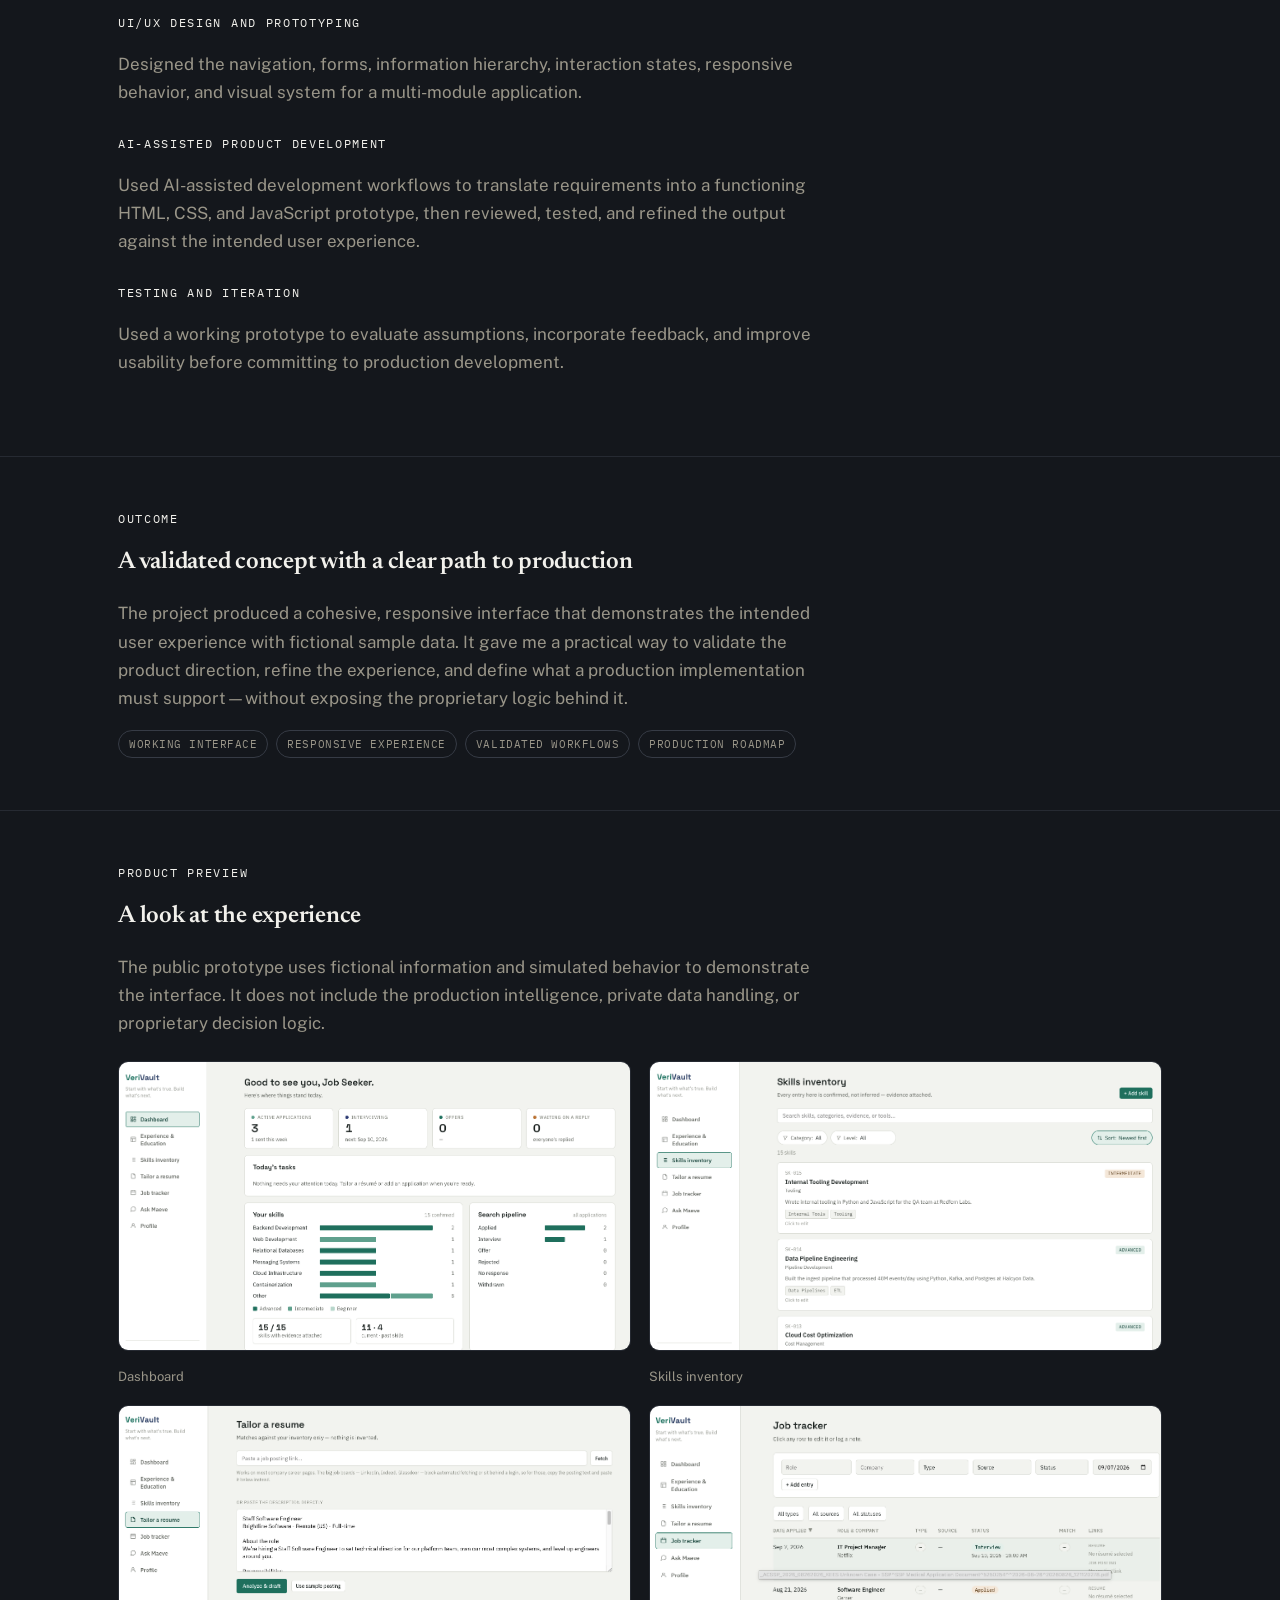
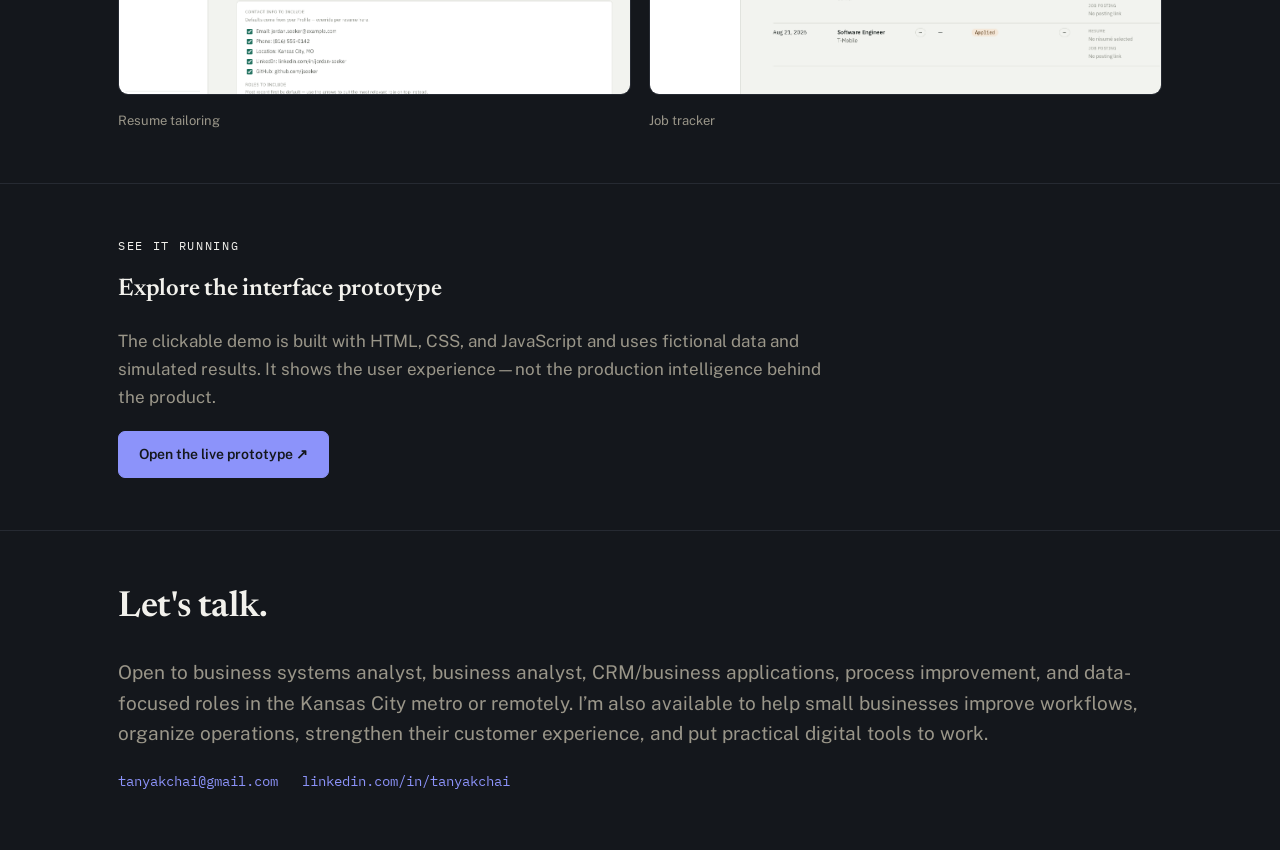
==== commit 0e1a83ad: "VeriVault screenshots" ====
--- a/work/career-copilot/index.html
+++ b/work/career-copilot/index.html
@@ -222,6 +222,31 @@
 .shot-frame.no-shot video{display:none;}
 .shot-frame.no-shot .shot-fallback{display:flex;}
 
+.screenshot-grid{
+  display:grid; grid-template-columns:repeat(2, minmax(0, 1fr));
+  gap:18px; margin-top:24px;
+}
+.screenshot-card{margin:0; min-width:0;}
+.screenshot-open{
+  width:100%; padding:0; border:1px solid var(--line); border-radius:10px;
+  overflow:hidden; background:var(--ink-raised); color:inherit; cursor:zoom-in;
+  transition:border-color 0.15s ease, transform 0.15s ease;
+}
+.screenshot-open:hover,.screenshot-open:focus-visible{border-color:var(--accent); transform:translateY(-2px);}
+.screenshot-open img{width:100%; aspect-ratio:16 / 9; object-fit:cover; object-position:top left;}
+.screenshot-card figcaption{margin-top:8px; color:var(--muted); font-size:13px;}
+.image-lightbox{
+  width:min(94vw, 1440px); max-width:none; max-height:94vh; padding:46px 14px 14px;
+  border:1px solid var(--line-strong); border-radius:12px; background:var(--ink-raised); color:var(--paper);
+}
+.image-lightbox::backdrop{background:rgba(5,7,10,0.88); backdrop-filter:blur(3px);}
+.image-lightbox img{width:100%; max-height:calc(94vh - 80px); object-fit:contain;}
+.lightbox-close{
+  position:absolute; top:10px; right:12px; padding:6px 10px; border:1px solid var(--line-strong);
+  border-radius:6px; background:var(--ink); color:var(--paper); font:600 13px var(--font-body); cursor:pointer;
+}
+.lightbox-close:hover,.lightbox-close:focus-visible{border-color:var(--accent); color:var(--accent);}
+
 .logo-card{
   border-radius:10px; background:var(--paper); padding:48px;
   display:flex; align-items:center; justify-content:center;
@@ -245,6 +270,7 @@
   .wrap{padding:0 20px;}
   section{padding:40px 0;}
   .meta-row{gap:20px;}
+  .screenshot-grid{grid-template-columns:1fr;}
   .site-avatar{width:42px; height:42px;} .site-name{font-size:17px;} header.site .wrap{padding-top:12px; padding-bottom:12px;} nav.primary{gap:12px; font-size:13px;}
 }
 
@@ -363,13 +389,41 @@
 <section class="case-body">
   <div class="wrap">
     <p class="eyebrow">Product preview</p>
-    <h2>A general look at the experience</h2>
+    <h2>A look at the experience</h2>
     <p class="muted">The public prototype uses fictional information and simulated behavior to demonstrate the interface. It does not include the production intelligence, private data handling, or proprietary decision logic.</p>
-    <div class="shot-frame" style="margin-top:22px;">
-      <img src="app-screenshot.png" alt="VeriVault interface showing a fictional dashboard and career-management workspace">
-    </div>
-  </div>
-</section>
+    <div class="screenshot-grid">
+      <figure class="screenshot-card">
+        <button class="screenshot-open" type="button" data-full="app-screenshot.png" data-alt="VeriVault dashboard with application activity, skills summary, and search pipeline" aria-label="Expand the VeriVault dashboard screenshot">
+          <img src="app-screenshot.png" alt="VeriVault dashboard with application activity, skills summary, and search pipeline">
+        </button>
+        <figcaption>Dashboard</figcaption>
+      </figure>
+      <figure class="screenshot-card">
+        <button class="screenshot-open" type="button" data-full="verivault-skills-inventory.png" data-alt="VeriVault skills inventory with filters and evidence-backed skill records" aria-label="Expand the VeriVault skills inventory screenshot">
+          <img src="verivault-skills-inventory.png" alt="VeriVault skills inventory with filters and evidence-backed skill records">
+        </button>
+        <figcaption>Skills inventory</figcaption>
+      </figure>
+      <figure class="screenshot-card">
+        <button class="screenshot-open" type="button" data-full="verivault-tailor-resume.png" data-alt="VeriVault resume-tailoring workspace with a job description and selected contact information" aria-label="Expand the VeriVault resume tailoring screenshot">
+          <img src="verivault-tailor-resume.png" alt="VeriVault resume-tailoring workspace with a job description and selected contact information">
+        </button>
+        <figcaption>Resume tailoring</figcaption>
+      </figure>
+      <figure class="screenshot-card">
+        <button class="screenshot-open" type="button" data-full="verivault-job-tracker.png" data-alt="VeriVault job tracker with application filters, statuses, and linked materials" aria-label="Expand the VeriVault job tracker screenshot">
+          <img src="verivault-job-tracker.png" alt="VeriVault job tracker with application filters, statuses, and linked materials">
+        </button>
+        <figcaption>Job tracker</figcaption>
+      </figure>
+    </div>
+  </div>
+</section>
+
+<dialog class="image-lightbox" id="imageLightbox" aria-label="Expanded VeriVault screenshot">
+  <button class="lightbox-close" type="button" aria-label="Close expanded screenshot">Close ×</button>
+  <img src="" alt="">
+</dialog>
 
 <hr class="rule">
 
@@ -395,5 +449,24 @@
   </div>
 </footer>
 
+<script>
+const lightbox = document.getElementById('imageLightbox');
+const lightboxImage = lightbox.querySelector('img');
+const lightboxClose = lightbox.querySelector('.lightbox-close');
+
+document.querySelectorAll('.screenshot-open').forEach((button) => {
+  button.addEventListener('click', () => {
+    lightboxImage.src = button.dataset.full;
+    lightboxImage.alt = button.dataset.alt;
+    lightbox.showModal();
+  });
+});
+
+lightboxClose.addEventListener('click', () => lightbox.close());
+lightbox.addEventListener('click', (event) => {
+  if (event.target === lightbox) lightbox.close();
+});
+</script>
+
 </body>
 </html>
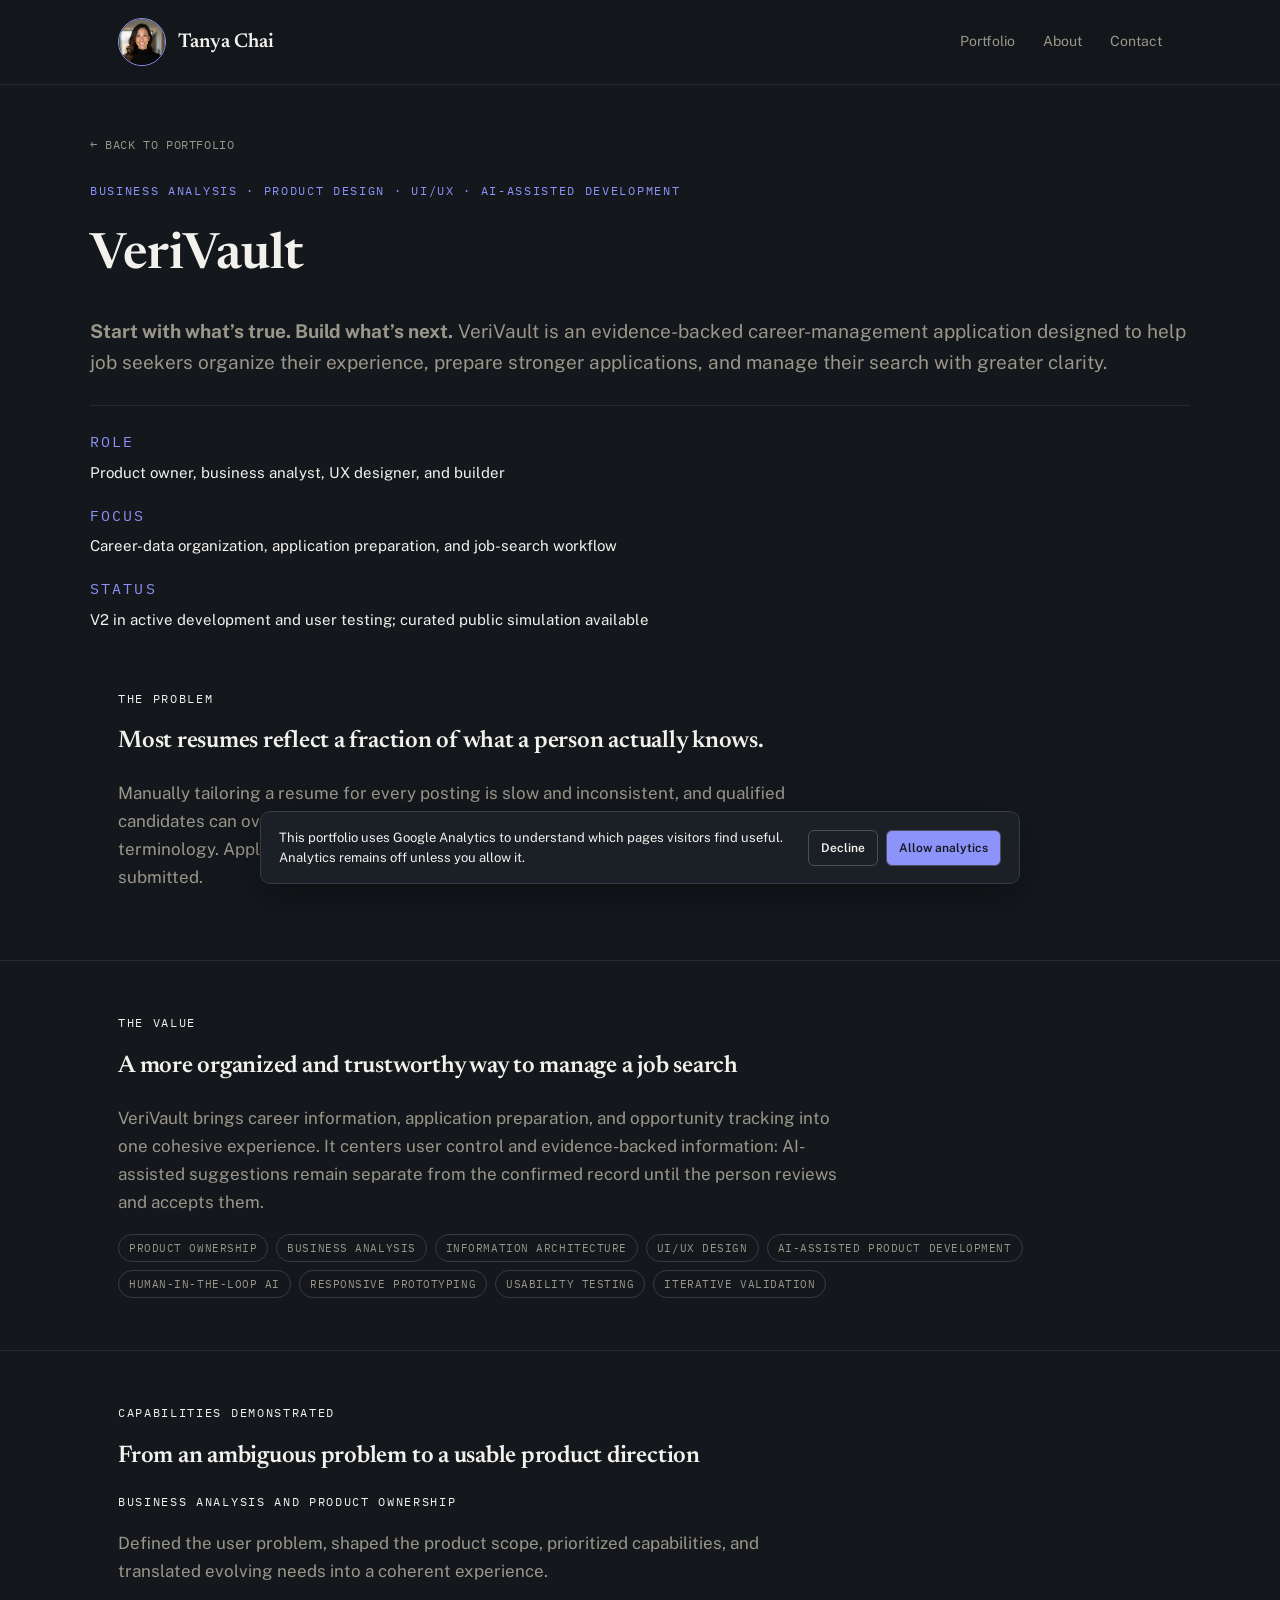
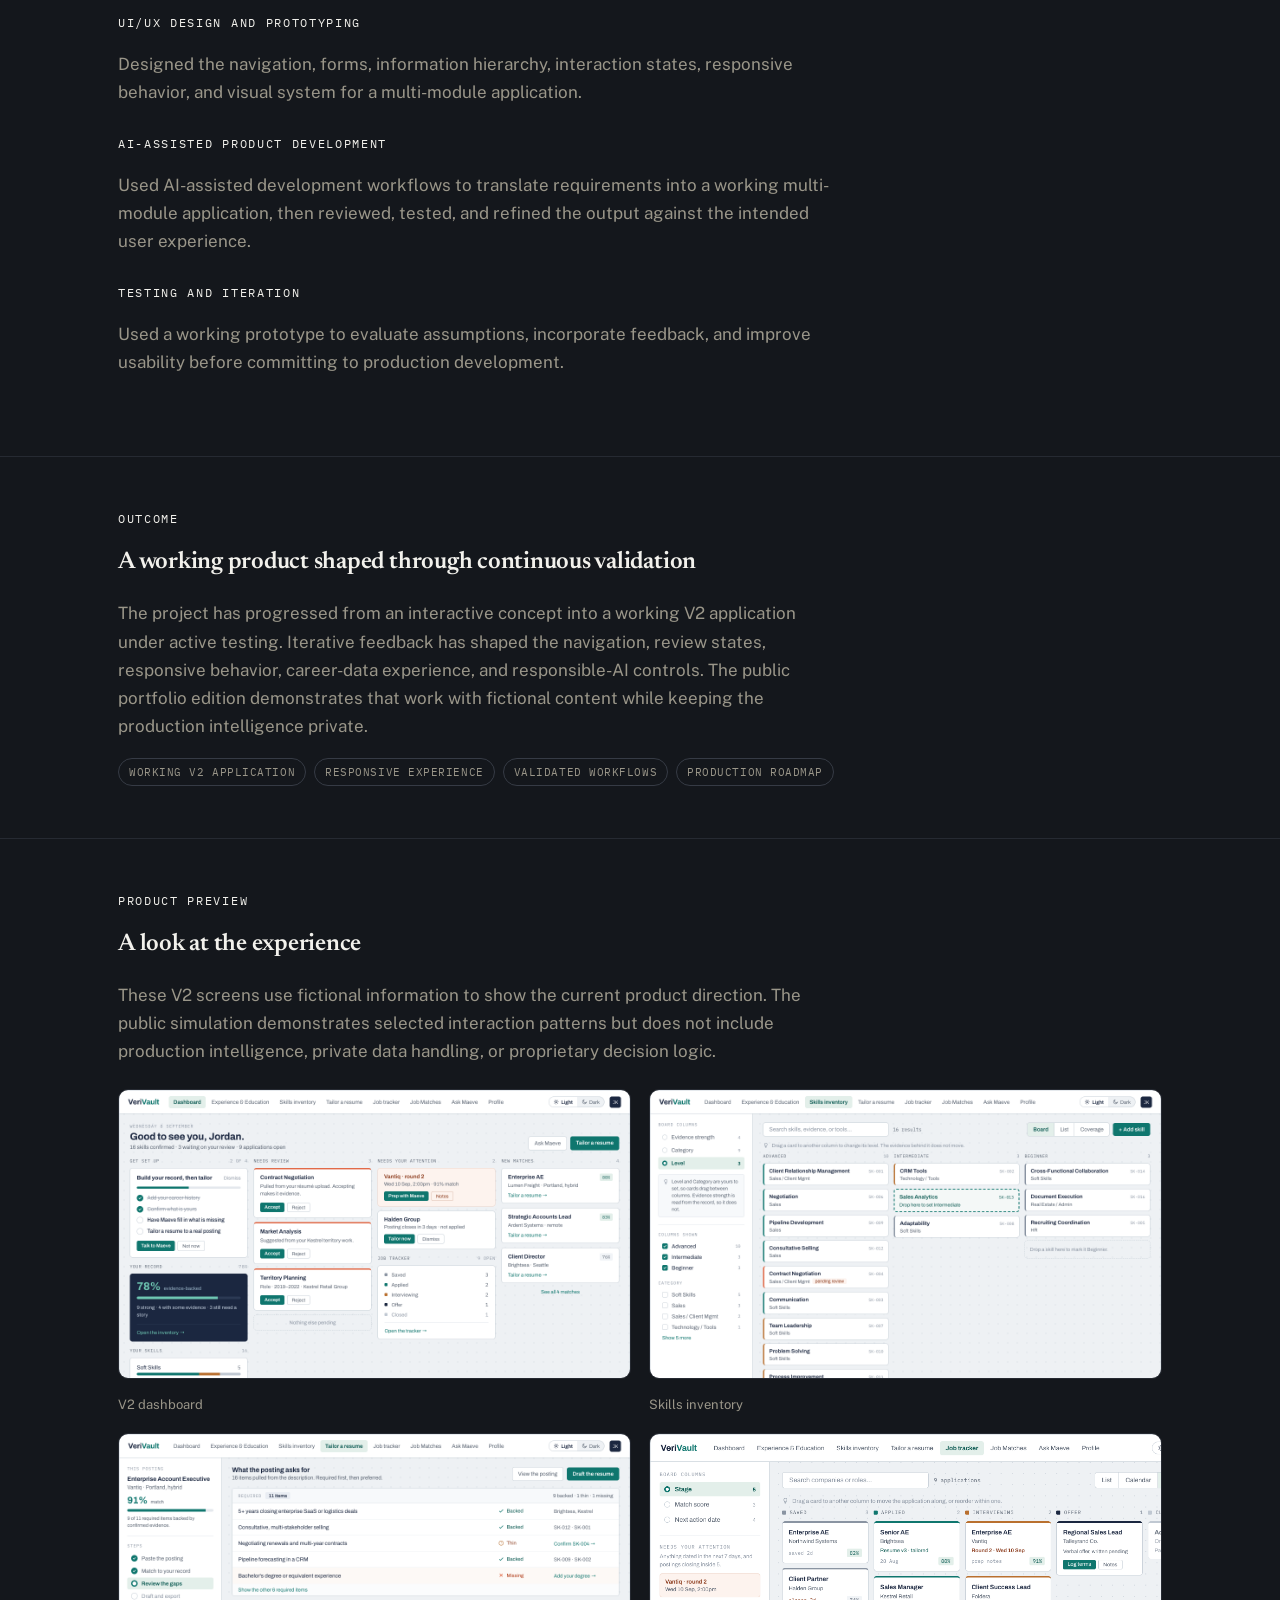
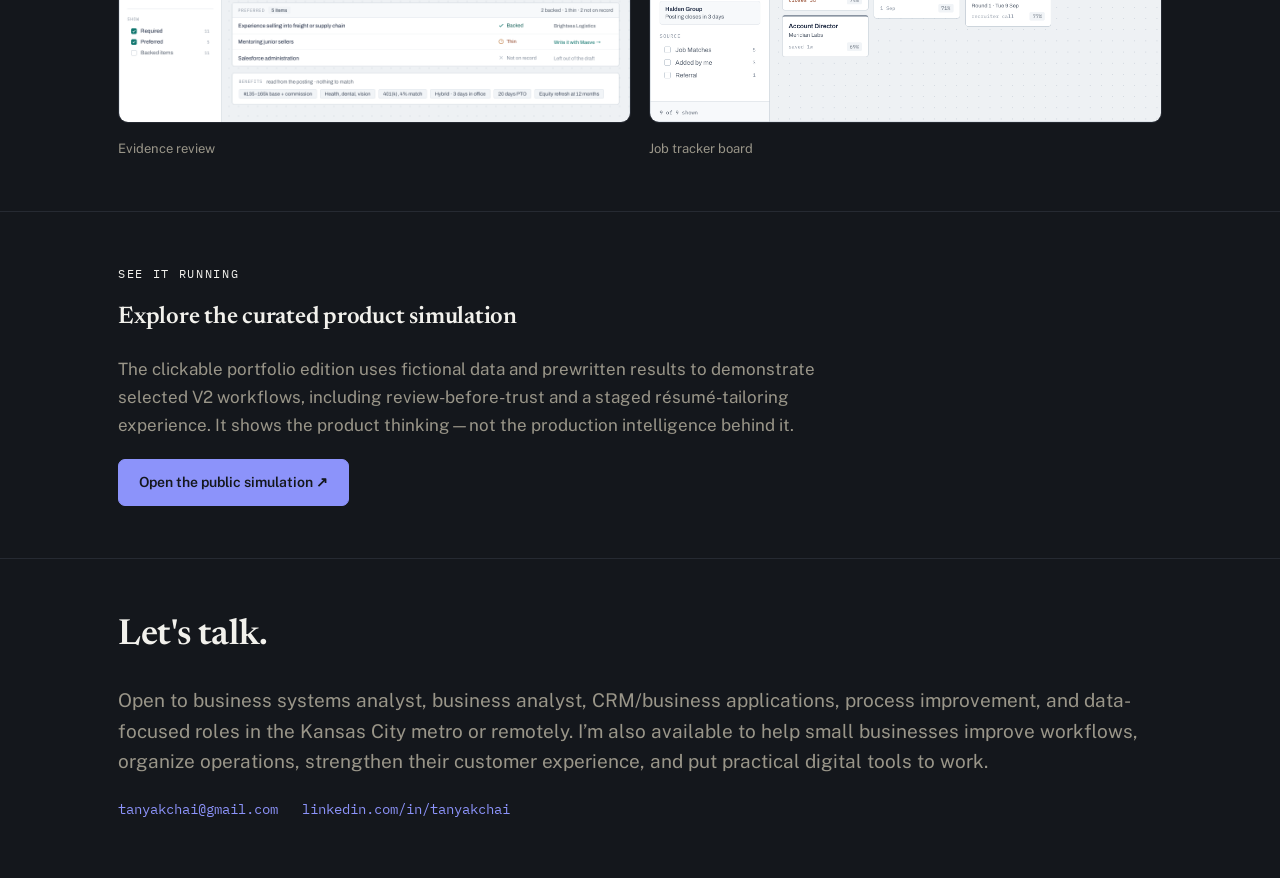
==== commit a3c1c96b: "AI framing" ====
--- a/work/career-copilot/index.html
+++ b/work/career-copilot/index.html
@@ -5,7 +5,7 @@
 <meta charset="UTF-8">
 <meta name="viewport" content="width=device-width, initial-scale=1.0">
 <title>VeriVault — Project — Tanya Chai</title>
-<meta name="description" content="A high-level case study of VeriVault, an evidence-centered career-management product concept designed by Tanya Chai.">
+<meta name="description" content="A high-level case study of VeriVault, an evidence-backed career-management application designed and built by Tanya Chai.">
 <meta name="color-scheme" content="dark">
 <link rel="preconnect" href="https://fonts.googleapis.com">
 <link href="https://fonts.googleapis.com/css2?family=Newsreader:ital,wght@0,500;0,600;1,500&family=Public+Sans:wght@400;500;600&family=IBM+Plex+Mono:wght@400;500&display=swap" rel="stylesheet">
@@ -293,7 +293,7 @@
   <a class="back-link" href="../../index.html#portfolio">← Back to portfolio</a>
   <p class="eyebrow" style="margin-top:24px;">Business analysis · Product design · UI/UX · AI-assisted development</p>
   <h1 style="font-size:clamp(32px,5vw,50px);">VeriVault</h1>
-  <p class="lede" style="max-width:none;"><strong>Start with what’s true. Build what’s next.</strong> VeriVault is a career-management product concept designed to help job seekers organize their experience, prepare stronger applications, and manage their search with greater clarity.</p>
+  <p class="lede" style="max-width:none;"><strong>Start with what’s true. Build what’s next.</strong> VeriVault is an evidence-backed career-management application designed to help job seekers organize their experience, prepare stronger applications, and manage their search with greater clarity.</p>
 
   <div class="meta-row">
     <div class="meta-item">
@@ -306,7 +306,7 @@
     </div>
     <div class="meta-item">
       <p class="eyebrow">Status</p>
-      <p>Interactive interface prototype available; production intelligence remains in development</p>
+      <p>V2 in active development and user testing; curated public simulation available</p>
     </div>
   </div>
 </div>
@@ -325,13 +325,14 @@
   <div class="wrap">
     <p class="eyebrow">The value</p>
     <h2>A more organized and trustworthy way to manage a job search</h2>
-    <p class="muted">VeriVault brings career information, application preparation, and opportunity tracking into one cohesive experience. The concept centers user control and evidence-backed information so people can work more efficiently without losing accuracy or ownership of their story.</p>
+    <p class="muted">VeriVault brings career information, application preparation, and opportunity tracking into one cohesive experience. It centers user control and evidence-backed information: AI-assisted suggestions remain separate from the confirmed record until the person reviews and accepts them.</p>
     <div class="tags" style="margin-top:18px; margin-bottom:0;">
       <span class="tag">Product ownership</span>
       <span class="tag">Business analysis</span>
       <span class="tag">Information architecture</span>
       <span class="tag">UI/UX design</span>
       <span class="tag">AI-assisted product development</span>
+      <span class="tag">Human-in-the-loop AI</span>
       <span class="tag">Responsive prototyping</span>
       <span class="tag">Usability testing</span>
       <span class="tag">Iterative validation</span>
@@ -358,7 +359,7 @@
 
     <div class="decision">
       <p class="eyebrow">AI-assisted product development</p>
-      <p class="muted">Used AI-assisted development workflows to translate requirements into a functioning HTML, CSS, and JavaScript prototype, then reviewed, tested, and refined the output against the intended user experience.</p>
+      <p class="muted">Used AI-assisted development workflows to translate requirements into a working multi-module application, then reviewed, tested, and refined the output against the intended user experience.</p>
     </div>
 
     <div class="decision">
@@ -373,10 +374,10 @@
 <section class="case-body">
   <div class="wrap">
     <p class="eyebrow">Outcome</p>
-    <h2>A validated concept with a clear path to production</h2>
-    <p class="muted">The project produced a cohesive, responsive interface that demonstrates the intended user experience with fictional sample data. It gave me a practical way to validate the product direction, refine the experience, and define what a production implementation must support—without exposing the proprietary logic behind it.</p>
+    <h2>A working product shaped through continuous validation</h2>
+    <p class="muted">The project has progressed from an interactive concept into a working V2 application under active testing. Iterative feedback has shaped the navigation, review states, responsive behavior, career-data experience, and responsible-AI controls. The public portfolio edition demonstrates that work with fictional content while keeping the production intelligence private.</p>
     <div class="tags" style="margin-top:18px; margin-bottom:0;">
-      <span class="tag">Working interface</span>
+      <span class="tag">Working V2 application</span>
       <span class="tag">Responsive experience</span>
       <span class="tag">Validated workflows</span>
       <span class="tag">Production roadmap</span>
@@ -390,13 +391,13 @@
   <div class="wrap">
     <p class="eyebrow">Product preview</p>
     <h2>A look at the experience</h2>
-    <p class="muted">The public prototype uses fictional information and simulated behavior to demonstrate the interface. It does not include the production intelligence, private data handling, or proprietary decision logic.</p>
+    <p class="muted">These V2 screens use fictional information to show the current product direction. The public simulation demonstrates selected interaction patterns but does not include production intelligence, private data handling, or proprietary decision logic.</p>
     <div class="screenshot-grid">
       <figure class="screenshot-card">
-        <button class="screenshot-open" type="button" data-full="app-screenshot.png" data-alt="VeriVault dashboard with application activity, skills summary, and search pipeline" aria-label="Expand the VeriVault dashboard screenshot">
-          <img src="app-screenshot.png" alt="VeriVault dashboard with application activity, skills summary, and search pipeline">
+        <button class="screenshot-open" type="button" data-full="app-screenshot.png" data-alt="VeriVault V2 dashboard organizing setup, review items, job-search attention, and the evidence-backed career record" aria-label="Expand the VeriVault dashboard screenshot">
+          <img src="app-screenshot.png" alt="VeriVault V2 dashboard organizing setup, review items, job-search attention, and the evidence-backed career record">
         </button>
-        <figcaption>Dashboard</figcaption>
+        <figcaption>V2 dashboard</figcaption>
       </figure>
       <figure class="screenshot-card">
         <button class="screenshot-open" type="button" data-full="verivault-skills-inventory.png" data-alt="VeriVault skills inventory with filters and evidence-backed skill records" aria-label="Expand the VeriVault skills inventory screenshot">
@@ -405,16 +406,16 @@
         <figcaption>Skills inventory</figcaption>
       </figure>
       <figure class="screenshot-card">
-        <button class="screenshot-open" type="button" data-full="verivault-tailor-resume.png" data-alt="VeriVault resume-tailoring workspace with a job description and selected contact information" aria-label="Expand the VeriVault resume tailoring screenshot">
-          <img src="verivault-tailor-resume.png" alt="VeriVault resume-tailoring workspace with a job description and selected contact information">
+        <button class="screenshot-open" type="button" data-full="verivault-tailor-resume.png" data-alt="VeriVault V2 résumé-tailoring review showing which requirements are backed, thin, or missing" aria-label="Expand the VeriVault resume tailoring screenshot">
+          <img src="verivault-tailor-resume.png" alt="VeriVault V2 résumé-tailoring review showing which requirements are backed, thin, or missing">
         </button>
-        <figcaption>Resume tailoring</figcaption>
+        <figcaption>Evidence review</figcaption>
       </figure>
       <figure class="screenshot-card">
-        <button class="screenshot-open" type="button" data-full="verivault-job-tracker.png" data-alt="VeriVault job tracker with application filters, statuses, and linked materials" aria-label="Expand the VeriVault job tracker screenshot">
-          <img src="verivault-job-tracker.png" alt="VeriVault job tracker with application filters, statuses, and linked materials">
+        <button class="screenshot-open" type="button" data-full="verivault-job-tracker.png" data-alt="VeriVault V2 job-tracker board organizing applications by status" aria-label="Expand the VeriVault job tracker screenshot">
+          <img src="verivault-job-tracker.png" alt="VeriVault V2 job-tracker board organizing applications by status">
         </button>
-        <figcaption>Job tracker</figcaption>
+        <figcaption>Job tracker board</figcaption>
       </figure>
     </div>
   </div>
@@ -430,10 +431,10 @@
 <section class="case-body">
   <div class="wrap">
     <p class="eyebrow">See it running</p>
-    <h2>Explore the interface prototype</h2>
-    <p class="muted">The clickable demo is built with HTML, CSS, and JavaScript and uses fictional data and simulated results. It shows the user experience—not the production intelligence behind the product.</p>
+    <h2>Explore the curated product simulation</h2>
+    <p class="muted">The clickable portfolio edition uses fictional data and prewritten results to demonstrate selected V2 workflows, including review-before-trust and a staged résumé-tailoring experience. It shows the product thinking—not the production intelligence behind it.</p>
     <div class="btn-row" style="margin-top:20px;">
-      <a class="btn" href="prototype.html" target="_blank" rel="noopener noreferrer">Open the live prototype ↗</a>
+      <a class="btn" href="prototype.html" target="_blank" rel="noopener noreferrer">Open the public simulation ↗</a>
     </div>
   </div>
 </section>
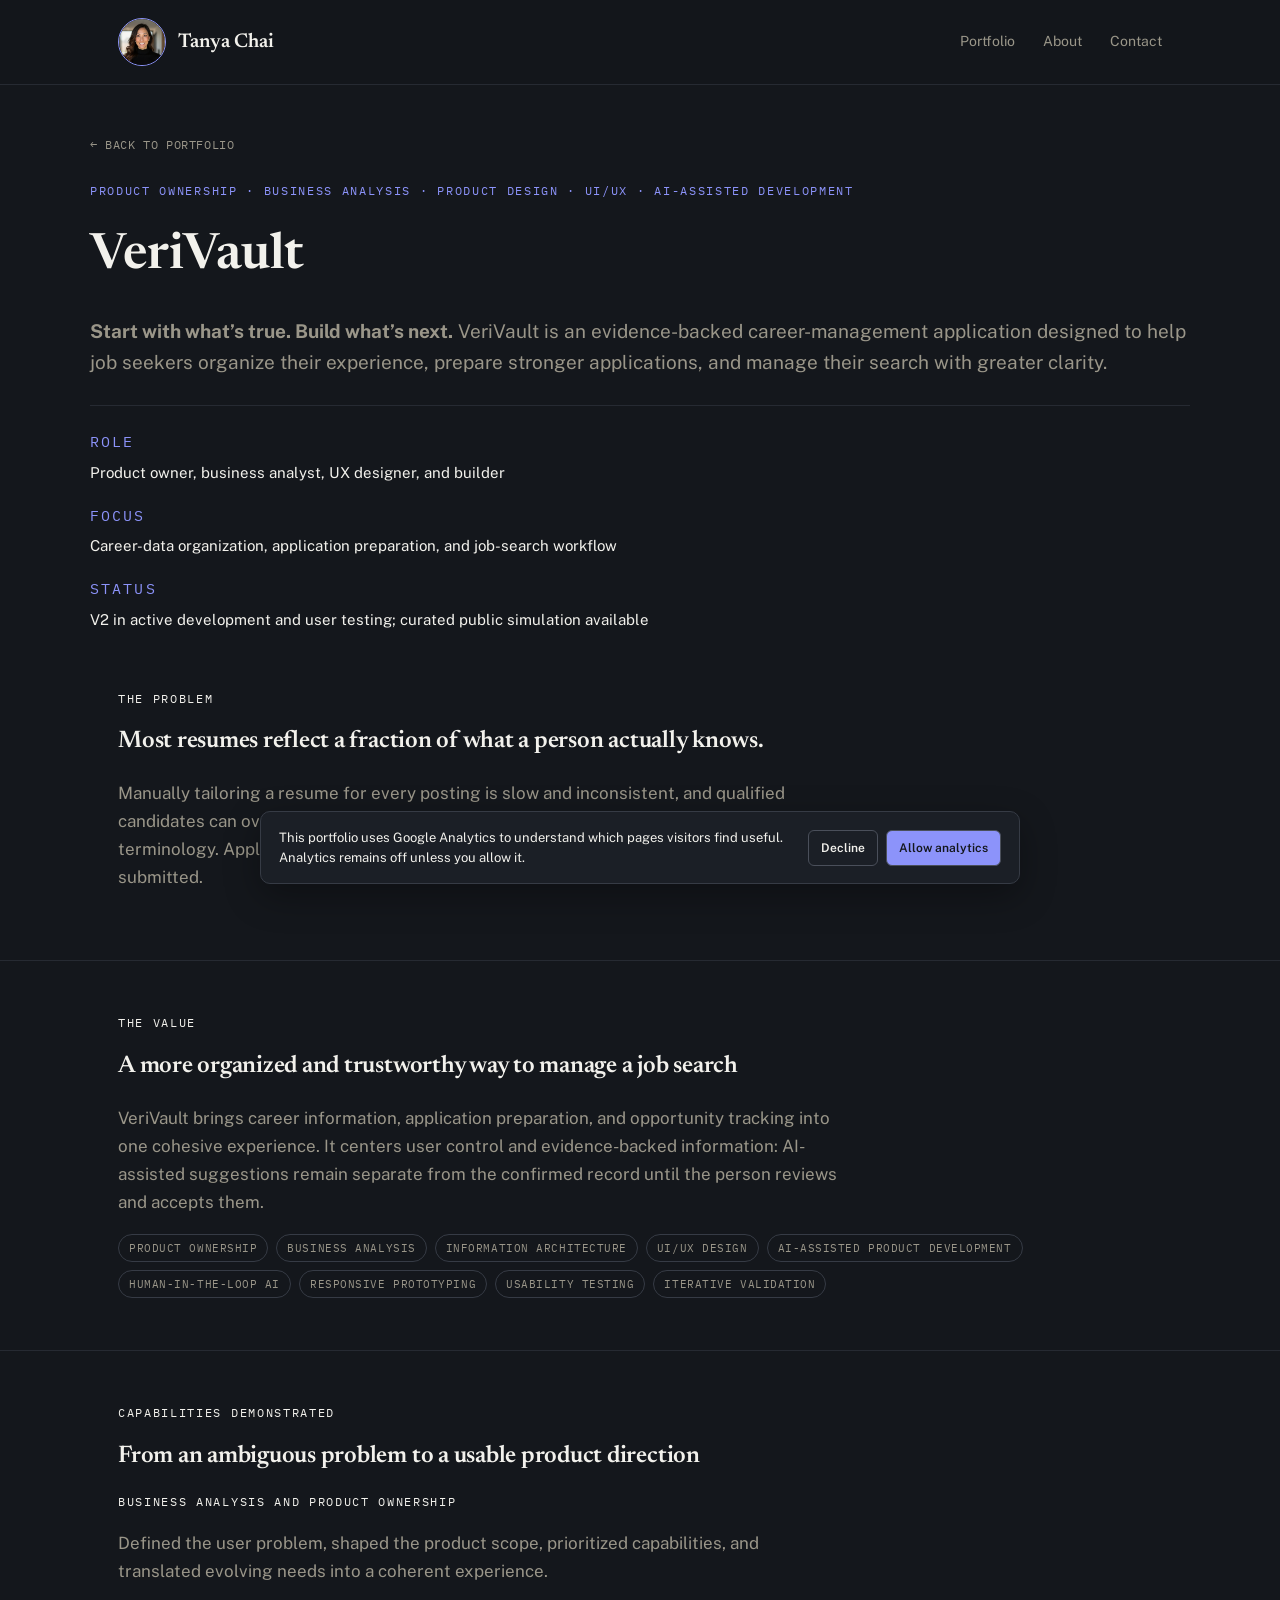
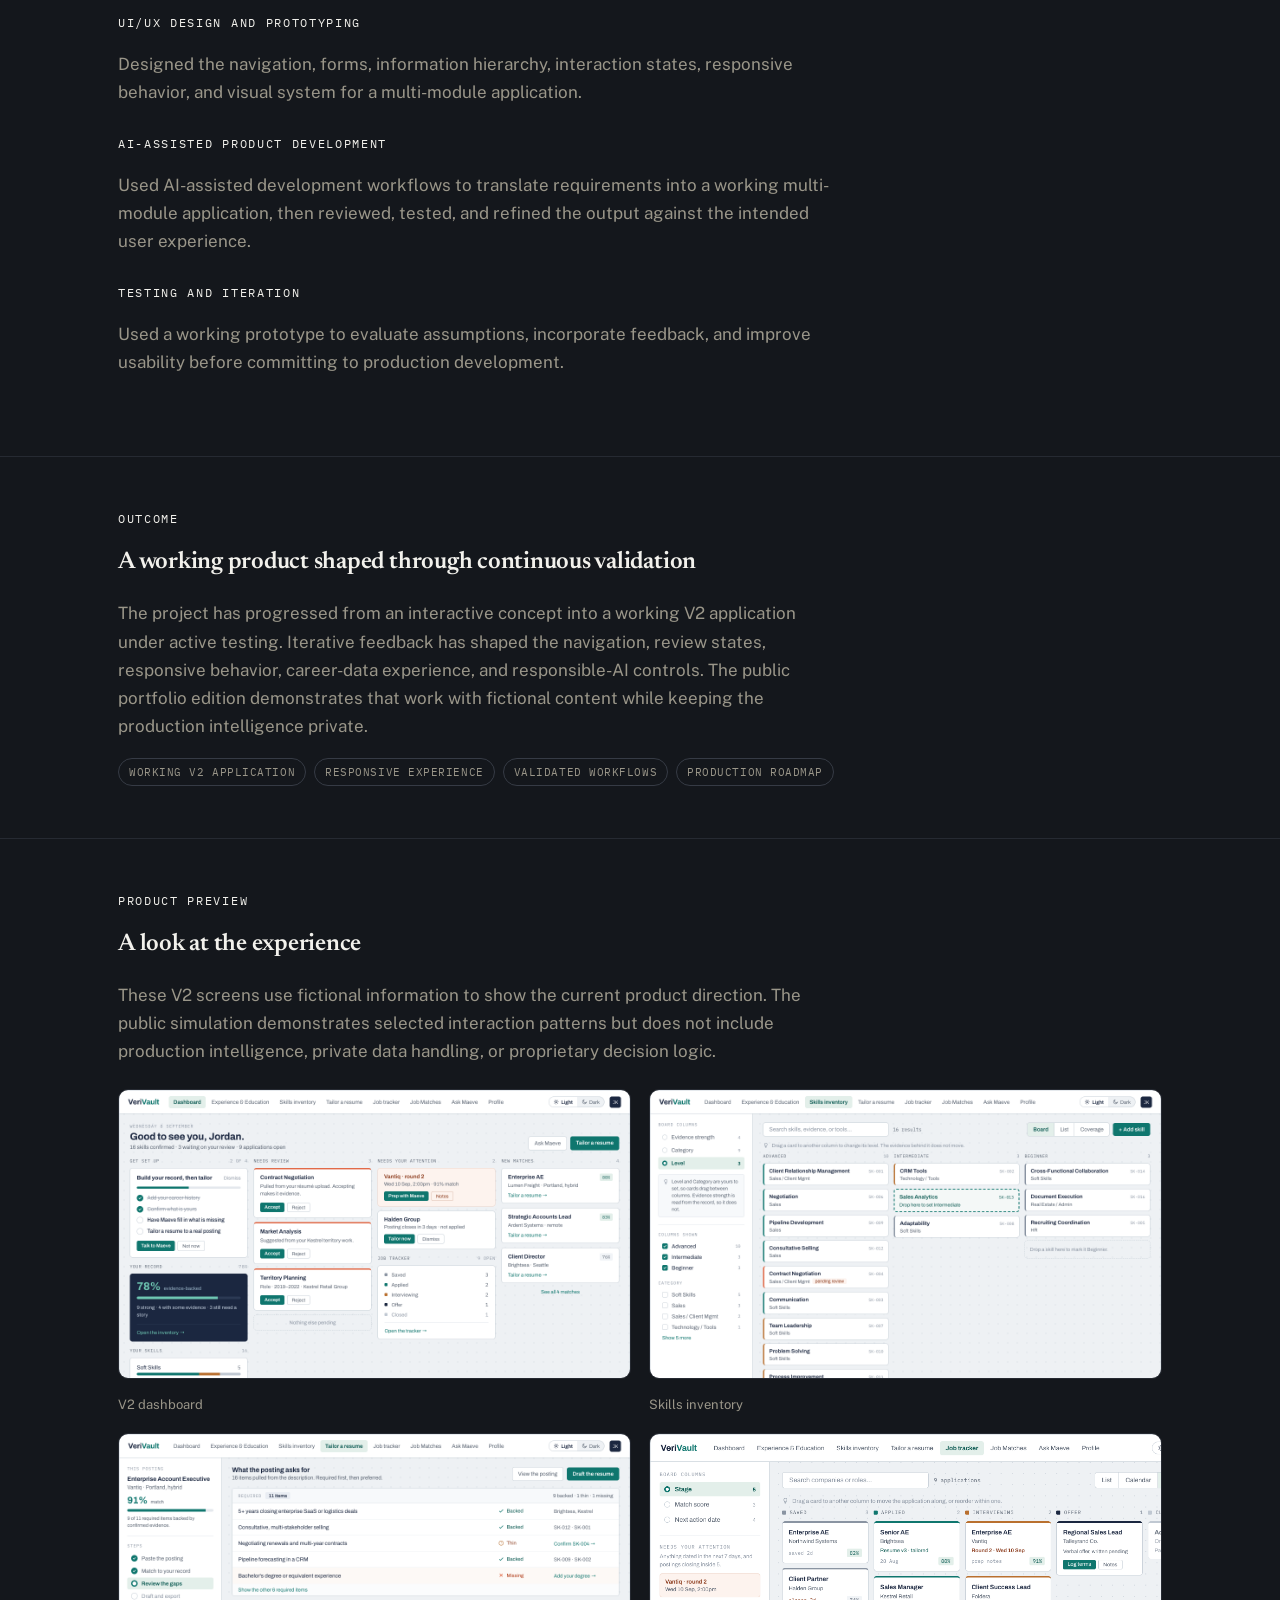
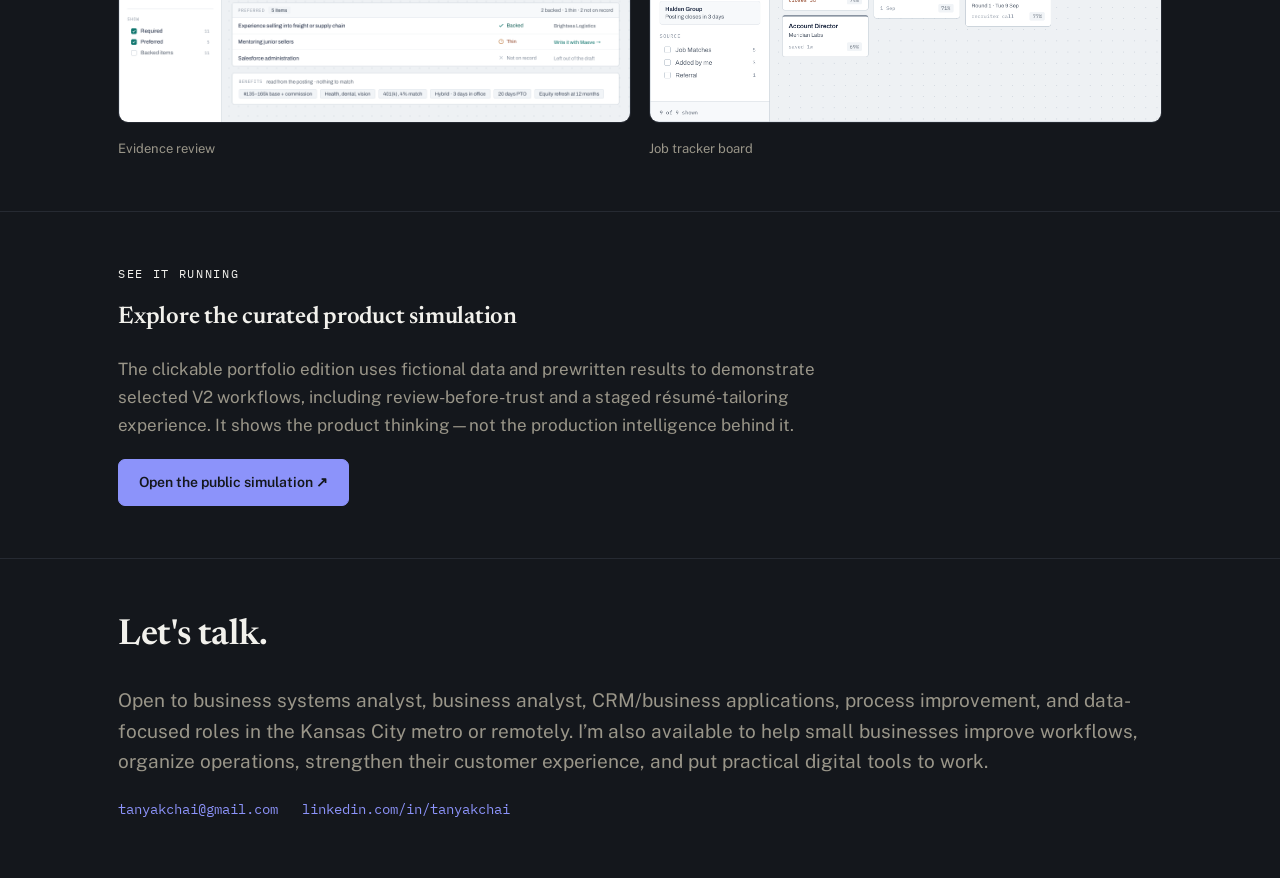
==== commit 3b290f39: "product owner" ====
--- a/work/career-copilot/index.html
+++ b/work/career-copilot/index.html
@@ -291,7 +291,7 @@
 
 <div class="wrap case-header">
   <a class="back-link" href="../../index.html#portfolio">← Back to portfolio</a>
-  <p class="eyebrow" style="margin-top:24px;">Business analysis · Product design · UI/UX · AI-assisted development</p>
+  <p class="eyebrow" style="margin-top:24px;">Product ownership · Business analysis · Product design · UI/UX · AI-assisted development</p>
   <h1 style="font-size:clamp(32px,5vw,50px);">VeriVault</h1>
   <p class="lede" style="max-width:none;"><strong>Start with what’s true. Build what’s next.</strong> VeriVault is an evidence-backed career-management application designed to help job seekers organize their experience, prepare stronger applications, and manage their search with greater clarity.</p>
 
